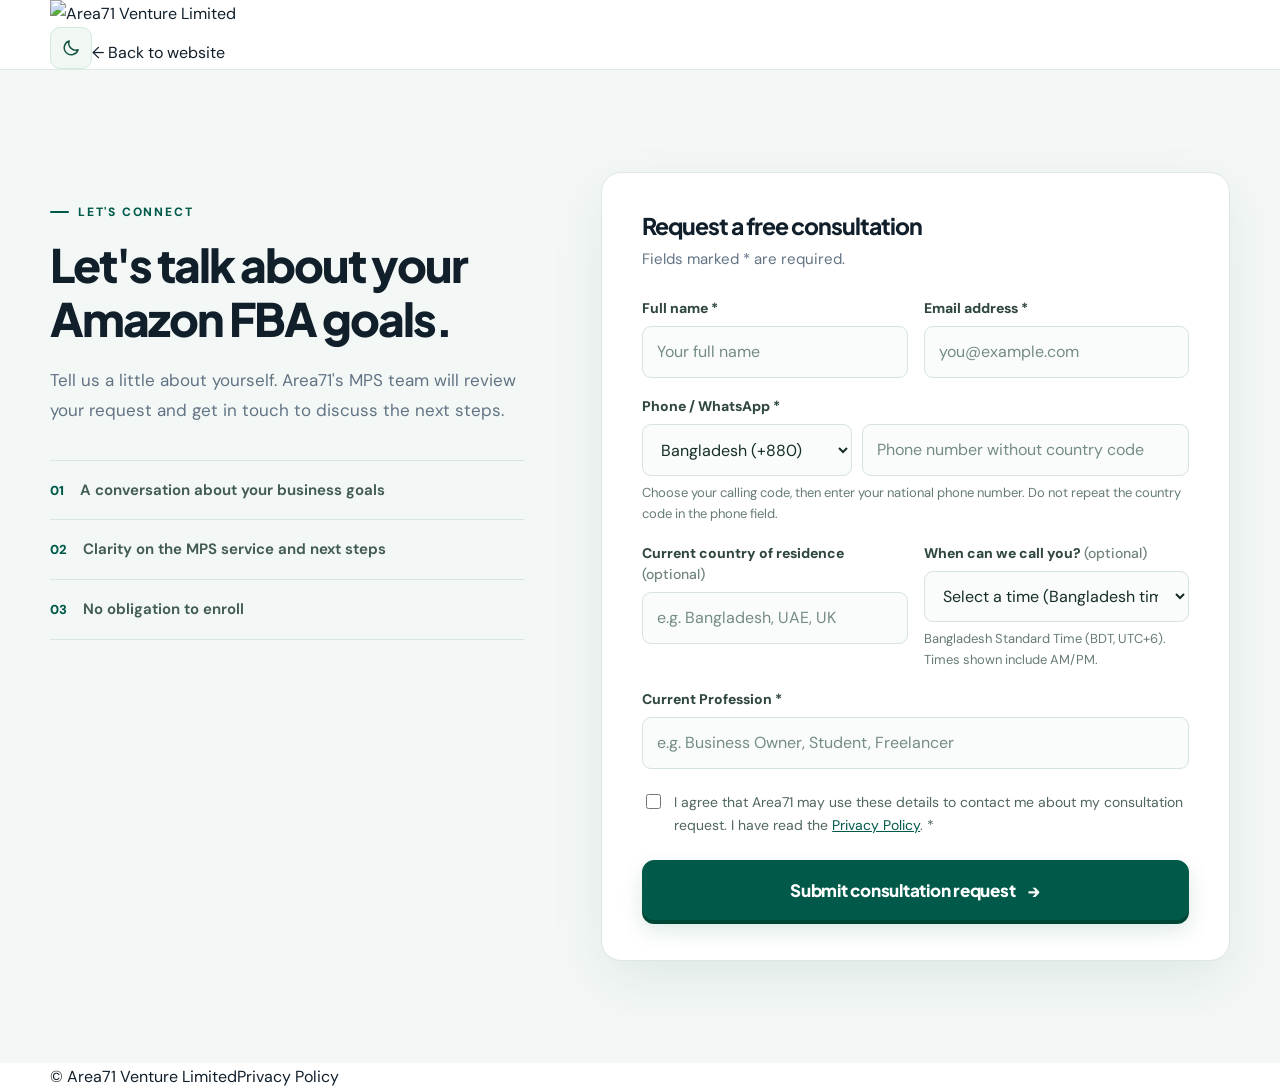
==== consultation/index.html @ 41ca8e86 "Stage 1: add dedicated MPS consultation page" ====
<!doctype html><html lang="en"><head>
<meta charset="utf-8"><meta name="viewport" content="width=device-width, initial-scale=1">
<meta name="theme-color" content="#101c27">
<meta name="robots" content="noindex,follow">
<title>Book a Free MPS Consultation | Area71</title>
<meta name="description" content="Request a free consultation with Area71's MPS team.">
<link rel="canonical" href="https://mps.area71bd.com/consultation/">
<script>
    (function () {
      var theme;
      try { theme = localStorage.getItem("a71-theme"); }
      catch (error) {}

      if (theme !== "dark" && theme !== "light") {
        theme = window.matchMedia &&
          window.matchMedia("(prefers-color-scheme: dark)").matches
            ? "dark" : "light";
      }

      document.documentElement.dataset.theme = theme;
      document.documentElement.style.colorScheme = theme;
    })();
  </script>
<link rel="preconnect" href="https://fonts.googleapis.com">
<link rel="preconnect" href="https://fonts.gstatic.com" crossorigin>
<link href="https://fonts.googleapis.com/css2?family=DM+Sans:wght@400;500;600;700&amp;family=Plus+Jakarta+Sans:wght@400;500;600;700;800&amp;display=swap" rel="stylesheet">
<!-- ========================================
     AREA71 MPS - META PIXEL
======================================== -->

<script>
!function(f,b,e,v,n,t,s)
{if(f.fbq)return;n=f.fbq=function(){
n.callMethod?
n.callMethod.apply(n,arguments):
n.queue.push(arguments)
};
if(!f._fbq)f._fbq=n;
n.push=n;
n.loaded=!0;
n.version='2.0';
n.queue=[];
t=b.createElement(e);
t.async=!0;
t.src=v;
s=b.getElementsByTagName(e)[0];
s.parentNode.insertBefore(t,s)
}(window,document,'script',
'https://connect.facebook.net/en_US/fbevents.js');

fbq('init', '2112411853488877');
fbq('track', 'PageView');
</script>

<!-- End Meta Pixel -->
<link rel="stylesheet" href="/style.css">
<link rel="stylesheet" href="/consultation/funnel.css">
</head><body class="a71-funnel-page a71-funnel-consultation">
<header class="a71-funnel-header"><div class="container a71-funnel-header-inner">
<a href="/" class="a71-funnel-brand" aria-label="Area71 MPS homepage"><img src="https://area71bd.com/wp-content/uploads/2025/12/logo-square-15.png.webp" alt="Area71 Venture Limited" width="164" height="67"></a>
<div class="a71-funnel-header-actions"><button class="theme-toggle" id="theme-toggle" type="button"
              aria-label="Switch to dark mode" aria-pressed="false"
              title="Switch to dark mode">
        <svg class="theme-icon theme-icon-moon" viewBox="0 0 24 24" width="20" height="20"
             fill="none" stroke="currentColor" stroke-width="1.8"
             stroke-linecap="round" stroke-linejoin="round" aria-hidden="true">
          <path d="M20.5 14.2A8.5 8.5 0 0 1 9.8 3.5 8.5 8.5 0 1 0 20.5 14.2Z"/>
        </svg>
        <svg class="theme-icon theme-icon-sun" viewBox="0 0 24 24" width="20" height="20"
             fill="none" stroke="currentColor" stroke-width="1.8"
             stroke-linecap="round" stroke-linejoin="round" aria-hidden="true">
          <circle cx="12" cy="12" r="4"/>
          <path d="M12 2v2m0 16v2M4.93 4.93l1.42 1.42m11.3 11.3 1.42 1.42M2 12h2m16 0h2M4.93 19.07l1.42-1.42m11.3-11.3 1.42-1.42"/>
        </svg>
      </button><a href="/" class="a71-funnel-back">← Back to website</a></div></div></header>
<main id="main"><noscript><p class="a71-funnel-noscript">JavaScript is required to submit this consultation form.</p></noscript>
<section class="section a71-lead-section" id="mps-consultation"
         aria-labelledby="mps-consultation-title">
  <div class="container a71-lead-layout">
    <div class="a71-lead-copy">
      <span class="eyebrow">Let's connect</span>
      <h2 id="mps-consultation-title">Let's talk about your Amazon FBA goals.</h2>
      <p class="sub">Tell us a little about yourself. Area71's MPS team will review your request and get in touch to discuss the next steps.</p>
      <div class="a71-lead-benefits" aria-label="What to expect">
        <p><span aria-hidden="true">01</span> A conversation about your business goals</p>
        <p><span aria-hidden="true">02</span> Clarity on the MPS service and next steps</p>
        <p><span aria-hidden="true">03</span> No obligation to enroll</p>
      </div>
    </div>

    <div class="a71-lead-card">
      <div class="a71-lead-card-head">
        <h3>Request a free consultation</h3>
        <p>Fields marked * are required.</p>
      </div>

      <form id="mps-lead-form" action="/api/lead" method="post">
        <!-- Anti-spam honeypot: hide visually and from keyboard navigation -->
        <div class="a71-lead-trap" aria-hidden="true">
          <label for="a71-lead-website">Leave this blank</label>
          <input id="a71-lead-website" type="text" name="website"
                 tabindex="-1" autocomplete="off">
        </div>

        <div class="a71-lead-fields">
          <div class="a71-lead-field">
            <label for="a71-lead-name">Full name *</label>
            <input id="a71-lead-name" name="fullName" type="text"
                   autocomplete="name" placeholder="Your full name"
                   minlength="2" maxlength="100" required>
          </div>
          <div class="a71-lead-field">
            <label for="a71-lead-email">Email address *</label>
            <input id="a71-lead-email" name="email" type="email"
                   autocomplete="email" placeholder="you@example.com"
                   maxlength="150" required>
          </div>
          <div class="a71-lead-field a71-lead-full">
            <label for="a71-lead-phone">Phone / WhatsApp *</label>
            <div class="a71-lead-phone-row">
              <select id="a71-lead-phone-code" name="phoneCodePreset"
                      autocomplete="tel-country-code" aria-label="Phone country code" required>
                  <option value="+880" selected>Bangladesh (+880)</option>
                  <option value="+1">United States (+1)</option>
                  <option value="+1">Canada (+1)</option>
                  <option value="+44">United Kingdom (+44)</option>
                  <option value="+971">United Arab Emirates (+971)</option>
                  <option value="+966">Saudi Arabia (+966)</option>
                  <option value="+91">India (+91)</option>
                  <option value="+61">Australia (+61)</option>
                  <option value="+64">New Zealand (+64)</option>
                  <option value="+65">Singapore (+65)</option>
                  <option value="+60">Malaysia (+60)</option>
                  <option value="+974">Qatar (+974)</option>
                  <option value="+968">Oman (+968)</option>
                  <option value="+965">Kuwait (+965)</option>
                  <option value="+973">Bahrain (+973)</option>
                  <option value="+92">Pakistan (+92)</option>
                  <option value="+94">Sri Lanka (+94)</option>
                  <option value="+977">Nepal (+977)</option>
                  <option value="+960">Maldives (+960)</option>
                  <option value="+81">Japan (+81)</option>
                  <option value="+82">South Korea (+82)</option>
                  <option value="+86">China (+86)</option>
                  <option value="+852">Hong Kong (+852)</option>
                  <option value="+886">Taiwan (+886)</option>
                  <option value="+66">Thailand (+66)</option>
                  <option value="+62">Indonesia (+62)</option>
                  <option value="+63">Philippines (+63)</option>
                  <option value="+84">Vietnam (+84)</option>
                  <option value="+95">Myanmar (+95)</option>
                  <option value="+855">Cambodia (+855)</option>
                  <option value="+856">Laos (+856)</option>
                  <option value="+976">Mongolia (+976)</option>
                  <option value="+93">Afghanistan (+93)</option>
                  <option value="+998">Uzbekistan (+998)</option>
                  <option value="+49">Germany (+49)</option>
                  <option value="+33">France (+33)</option>
                  <option value="+39">Italy (+39)</option>
                  <option value="+34">Spain (+34)</option>
                  <option value="+31">Netherlands (+31)</option>
                  <option value="+32">Belgium (+32)</option>
                  <option value="+41">Switzerland (+41)</option>
                  <option value="+43">Austria (+43)</option>
                  <option value="+46">Sweden (+46)</option>
                  <option value="+47">Norway (+47)</option>
                  <option value="+45">Denmark (+45)</option>
                  <option value="+358">Finland (+358)</option>
                  <option value="+353">Ireland (+353)</option>
                  <option value="+48">Poland (+48)</option>
                  <option value="+351">Portugal (+351)</option>
                  <option value="+30">Greece (+30)</option>
                  <option value="+90">Türkiye (+90)</option>
                  <option value="+7">Russia (+7)</option>
                  <option value="+380">Ukraine (+380)</option>
                  <option value="+40">Romania (+40)</option>
                  <option value="+420">Czechia (+420)</option>
                  <option value="+20">Egypt (+20)</option>
                  <option value="+27">South Africa (+27)</option>
                  <option value="+234">Nigeria (+234)</option>
                  <option value="+254">Kenya (+254)</option>
                  <option value="+233">Ghana (+233)</option>
                  <option value="+212">Morocco (+212)</option>
                  <option value="+55">Brazil (+55)</option>
                  <option value="+52">Mexico (+52)</option>
                  <option value="+54">Argentina (+54)</option>
                  <option value="+56">Chile (+56)</option>
                  <option value="+57">Colombia (+57)</option>
                  <option value="+51">Peru (+51)</option>
                  <option value="+972">Israel (+972)</option>
                  <option value="+962">Jordan (+962)</option>
                  <option value="+961">Lebanon (+961)</option>
                  <option value="+964">Iraq (+964)</option>
                  <option value="+98">Iran (+98)</option>
                  <option value="other">Other country code...</option>
              </select>
              <input id="a71-lead-phone" name="phone" type="tel"
                     autocomplete="tel-national" inputmode="tel"
                     placeholder="Phone number without country code"
                     minlength="4" maxlength="25" required>
            </div>
            <div class="a71-lead-custom-code" id="a71-lead-custom-code-wrap" hidden>
              <label for="a71-lead-custom-code">Enter country code (e.g. +234)</label>
              <input id="a71-lead-custom-code" name="phoneCodeCustom"
                     type="tel" inputmode="tel" placeholder="+___"
                     maxlength="5" pattern="\+[1-9][0-9]{0,3}"
                     disabled>
            </div>
            <p class="a71-lead-hint">Choose your calling code, then enter your national phone number. Do not repeat the country code in the phone field.</p>
          </div>
          <div class="a71-lead-field">
            <label for="a71-lead-residence">Current country of residence <span class="a71-lead-optional">(optional)</span></label>
            <input id="a71-lead-residence" name="residenceCountry"
                   type="text" autocomplete="country-name" maxlength="80"
                   placeholder="e.g. Bangladesh, UAE, UK">
          </div>
          <div class="a71-lead-field">
            <label for="a71-lead-call-time">When can we call you? <span class="a71-lead-optional">(optional)</span></label>
            <select id="a71-lead-call-time" name="preferredCallTime">
              <option value="">Select a time (Bangladesh time)</option>
              <option value="12:00 AM">12:00 AM</option>
              <option value="12:30 AM">12:30 AM</option>
              <option value="01:00 AM">1:00 AM</option>
              <option value="01:30 AM">1:30 AM</option>
              <option value="02:00 AM">2:00 AM</option>
              <option value="02:30 AM">2:30 AM</option>
              <option value="03:00 AM">3:00 AM</option>
              <option value="03:30 AM">3:30 AM</option>
              <option value="04:00 AM">4:00 AM</option>
              <option value="04:30 AM">4:30 AM</option>
              <option value="05:00 AM">5:00 AM</option>
              <option value="05:30 AM">5:30 AM</option>
              <option value="06:00 AM">6:00 AM</option>
              <option value="06:30 AM">6:30 AM</option>
              <option value="07:00 AM">7:00 AM</option>
              <option value="07:30 AM">7:30 AM</option>
              <option value="08:00 AM">8:00 AM</option>
              <option value="08:30 AM">8:30 AM</option>
              <option value="09:00 AM">9:00 AM</option>
              <option value="09:30 AM">9:30 AM</option>
              <option value="10:00 AM">10:00 AM</option>
              <option value="10:30 AM">10:30 AM</option>
              <option value="11:00 AM">11:00 AM</option>
              <option value="11:30 AM">11:30 AM</option>
              <option value="12:00 PM">12:00 PM</option>
              <option value="12:30 PM">12:30 PM</option>
              <option value="01:00 PM">1:00 PM</option>
              <option value="01:30 PM">1:30 PM</option>
              <option value="02:00 PM">2:00 PM</option>
              <option value="02:30 PM">2:30 PM</option>
              <option value="03:00 PM">3:00 PM</option>
              <option value="03:30 PM">3:30 PM</option>
              <option value="04:00 PM">4:00 PM</option>
              <option value="04:30 PM">4:30 PM</option>
              <option value="05:00 PM">5:00 PM</option>
              <option value="05:30 PM">5:30 PM</option>
              <option value="06:00 PM">6:00 PM</option>
              <option value="06:30 PM">6:30 PM</option>
              <option value="07:00 PM">7:00 PM</option>
              <option value="07:30 PM">7:30 PM</option>
              <option value="08:00 PM">8:00 PM</option>
              <option value="08:30 PM">8:30 PM</option>
              <option value="09:00 PM">9:00 PM</option>
              <option value="09:30 PM">9:30 PM</option>
              <option value="10:00 PM">10:00 PM</option>
              <option value="10:30 PM">10:30 PM</option>
              <option value="11:00 PM">11:00 PM</option>
              <option value="11:30 PM">11:30 PM</option>
            </select>
            <p class="a71-lead-hint">Bangladesh Standard Time (BDT, UTC+6). Times shown include AM/PM.</p>
          </div>

<!-- Current Profession -->
<div class="a71-lead-field a71-lead-full">
  <label for="a71-lead-profession">
    Current Profession *
  </label>

  <input
    type="text"
    id="a71-lead-profession"
    name="profession"
    placeholder="e.g. Business Owner, Student, Freelancer"
    minlength="2"
    maxlength="100"
    required
  >
</div>
         
        </div>

        <label class="a71-lead-consent">
          <input type="checkbox" name="consent" value="yes" required>
          <span>I agree that Area71 may use these details to contact me about my consultation request. I have read the <a href="https://area71academy.com/privacy-policy/" target="_blank" rel="noopener noreferrer">Privacy Policy</a>. *</span>
        </label>

        <button class="btn btn-primary a71-lead-submit" type="submit">
          <span class="a71-lead-submit-text">Submit consultation request</span>
          <span aria-hidden="true">&rarr;</span>
        </button>
        <p id="mps-lead-status" class="a71-lead-status" role="status"
           aria-live="polite" aria-atomic="true"></p>
      </form>
    </div>
  </div>
</section>
</main>
<footer class="a71-funnel-footer"><div class="container a71-funnel-footer-inner"><span>© Area71 Venture Limited</span><a href="https://area71academy.com/privacy-policy/" target="_blank" rel="noopener noreferrer">Privacy Policy</a></div></footer>
<script src="/consultation/theme.js" defer></script>
<script src="/consultation/form.js" defer></script>
</body></html>
---- style.css ----
:root{--ink:#111f2b;--ink-2:#1e3141;--muted:#627384;--line:#dce6e4;--green:#015a49;--green-dark:#004637;--lime:#cbe86c;--mist:#f3f8f6;--white:#fff;--radius:18px;--max:1180px}

    *{box-sizing:border-box}
    html{scroll-behavior:smooth;scroll-padding-top:86px}
    body{margin:0;background:#fff;color:var(--ink);font:400 15px/1.65 'DM Sans',Arial,sans-serif;-webkit-font-smoothing:antialiased}
    a{text-decoration:none;color:inherit}
    button,input,select{font:inherit}
    button{cursor:pointer}
    img{max-width:100%}
    ::selection{background:#c5e5dd;color:var(--ink)}
    .container{width:min(var(--max),calc(100% - 52px));margin:auto}
    .eyebrow{font-size:11px;text-transform:uppercase;letter-spacing:.15em;font-weight:800;color:var(--green);display:inline-flex;align-items:center;gap:9px}
    .eyebrow:before{content:'';width:19px;height:2px;background:currentColor;border-radius:5px}
    .eyebrow.light{color:var(--lime)}
    h1,h2,h3,h4,p{margin-top:0}
    h1,h2,h3,h4{font-family:'Plus Jakarta Sans','DM Sans',sans-serif;letter-spacing:-.043em;line-height:1.16}
    h1{font-size:clamp(37px,5vw,64px);font-weight:800}
    h2{font-size:clamp(31px,3.6vw,46px);font-weight:800}
    h3{font-size:20px;font-weight:750}
    p{color:var(--muted)}
    .sub{font-size:17px;line-height:1.78}
    .dim{font-size:13px;color:var(--muted)}
    .section{padding:102px 0}
    .section-head{max-width:690px;margin-bottom:42px}
    .section-head h2{margin:14px 0 17px}
    .section-head p{margin-bottom:0}
    .btn{border:1px solid transparent;display:inline-flex;align-items:center;justify-content:center;gap:11px;min-height:49px;padding:14px 20px;border-radius:10px;font-size:13px;font-weight:800;transition:transform .2s,background .2s,border-color .2s;white-space:nowrap}
    .btn:hover{transform:translateY(-2px)}
    .btn:focus-visible,a:focus-visible,button:focus-visible,input:focus-visible,select:focus-visible,summary:focus-visible{outline:3px solid #6abca7;outline-offset:3px}
    .btn-primary{background:var(--green);color:white}
    .btn-primary:hover{background:var(--green-dark)}
    .btn-lime{background:var(--lime);color:#10271e}
    .btn-lime:hover{background:#bde15e}
    .btn-ghost{border-color:#496170;color:white;background:rgba(255,255,255,.035)}
    
    .btn-wide{width:100%}.arrow{font-size:19px;line-height:0}
    
    .nav{position:sticky;top:0;z-index:90;background:rgba(255,255,255,.96);border-bottom:1px solid #e8eeeb;backdrop-filter:blur(16px)}
    .nav-in{height:78px;display:flex;align-items:center;justify-content:space-between;gap:25px}
    .brand{display:flex;align-items:center;gap:12px;flex-shrink:0}
    .brand-icon{display:flex;align-items:center;justify-content:center;width:166px;height:64px;flex:0 0 166px;padding:3px 5px;overflow:hidden;border-radius:9px;background:#fff}
    .brand-icon img{position:static;display:block;width:100%;height:100%;max-width:100%;object-fit:contain;object-position:center;transform:none}
    
    .brand-name{font-family:'Plus Jakarta Sans';font-size:20px;line-height:1.03;font-weight:800;letter-spacing:-.05em}
    .brand-caption{display:block;color:#78908d;font-size:9px;font-weight:800;letter-spacing:.14em;margin-top:5px}
    .links{display:flex;align-items:center;gap:25px;margin-left:auto}
    .links a{font-size:12px;color:#536575;font-weight:700}
    .links a:hover{color:var(--green)}
    .nav-cta{margin-left:6px}
    .menu-btn{display:none;border:1px solid #d8e5e1;border-radius:9px;background:white;width:42px;height:42px;font-size:23px;color:var(--ink)}
    .mobile-menu{display:none;border-top:1px solid #e5eded;padding:12px 0 19px}
    .mobile-menu a{display:block;padding:10px 0;color:var(--ink);font-size:13px;font-weight:700}
    .mobile-menu a.btn{position:relative;display:flex;width:100%;align-items:center;justify-content:center;text-align:center;padding:14px 42px;margin-inline:auto}
    .mobile-cta-arrow{position:absolute;right:20px;top:50%;transform:translateY(-50%);font-size:17px;line-height:1}
    .hero{background:var(--ink);color:#fff;padding:94px 0 90px;position:relative;overflow:hidden}.hero:before{content:'';position:absolute;inset:0;background:radial-gradient(ellipse at 76% 17%,rgba(69,155,122,.16),transparent 45%),radial-gradient(ellipse at 10% 95%,rgba(18,92,97,.24),transparent 55%);pointer-events:none}
    .hero:after{content:'';position:absolute;top:-160px;right:-180px;width:560px;height:560px;border:1px solid rgba(136,204,184,.08);border-radius:50%;box-shadow:0 0 0 80px rgba(136,204,184,.018),0 0 0 160px rgba(136,204,184,.018);pointer-events:none}
    .hero-layout{display:grid;grid-template-columns:minmax(0,1.1fr) minmax(360px,.83fr);gap:84px;align-items:center;position:relative;z-index:1}
    .hero h1{max-width:720px;margin:21px 0 24px}
    .hero h1 em{font-style:normal;color:var(--lime)}
    .hero-intro{max-width:590px;color:#b9c7cd;font-size:17px;line-height:1.78;margin-bottom:31px}
    .hero-actions{display:flex;flex-wrap:wrap;gap:12px;margin-bottom:35px}
    .hero-points{display:flex;gap:22px;flex-wrap:wrap;padding-top:22px;border-top:1px solid #38505a}
    .hero-points span{display:inline-flex;align-items:center;gap:8px;font-size:12px;color:#d5e0df;font-weight:650}
    .tick{color:var(--lime);font-weight:900}
    .hero-card{background:#fff;border-radius:20px;padding:32px;color:var(--ink);box-shadow:0 25px 75px rgba(0,0,0,.16);position:relative}.hero-card-top{display:flex;align-items:center;justify-content:space-between;gap:12px;margin-bottom:24px}
    .mini-tag{padding:7px 10px;border-radius:6px;background:#e4f3ec;color:var(--green);font-size:10px;font-weight:850;letter-spacing:.08em;text-transform:uppercase}
    .small-round{height:30px;width:30px;border-radius:50%;background:#eff5f3;display:grid;place-items:center;font-size:16px;color:var(--green)}
    .hero-card h2{font-size:27px;margin:0 0 11px;line-height:1.24}
    .hero-card>p{font-size:13px;margin-bottom:22px}
    .brief-row{display:flex;gap:14px;align-items:flex-start;padding:13px 0;border-top:1px solid #edf1f1}
    .brief-num{font-size:11px;font-weight:850;color:var(--green);background:#e8f2ef;border-radius:7px;width:30px;height:30px;display:grid;place-items:center;flex-shrink:0}
    .brief-text b{display:block;font-size:13px}
    .brief-text small{display:block;color:#70808a;font-size:11px;margin-top:3px;line-height:1.55}
    .hero-card .btn{margin-top:23px}
    .hero-card .privacy{font-size:10px;line-height:1.6;text-align:center;color:#80918e;margin:12px 0 0}
    .hero-card .privacy a{text-decoration:underline}
    
    .trust{border-bottom:1px solid var(--line);background:#f7faf8}
    .trust-grid{display:grid;grid-template-columns:repeat(4,minmax(0,1fr));gap:0}
    .trust-item{padding:25px 21px;border-right:1px solid #dfe8e3}
    .trust-item:first-child{padding-left:0}
    .trust-item:last-child{border-right:0}
    .trust-item .big{font-size:18px;font-weight:850;letter-spacing:-.03em;font-family:'Plus Jakarta Sans';color:#174d3e}
    .trust-item .sm{font-size:11px;margin-top:3px;font-weight:650;color:#738581;line-height:1.55}
 
    .two-col-intro{display:grid;grid-template-columns:.8fr 1.2fr;gap:100px;align-items:start}
    .two-col-intro .section-head{margin:0}
    .two-col-intro .section-head h2{max-width:400px}
    .value-statement{background:#f4f9f6;padding:27px 29px;border-radius:15px;border-left:3px solid var(--green);margin-bottom:24px}
    .value-statement p{font-size:17px;line-height:1.76;color:#2c4e48;margin:0}
    .owner-work{display:grid;grid-template-columns:1fr 1fr;gap:15px}
    .owner-block{border:1px solid var(--line);padding:22px;border-radius:14px}
    .owner-block .icon-circle{width:38px;height:38px;background:#e9f3ef;border-radius:10px;color:var(--green);display:grid;place-items:center;font-size:19px}
    .owner-block h3{font-size:15px;margin:17px 0 9px}
    .owner-block p{font-size:12px;line-height:1.7;margin:0}

    .services{background:var(--mist)}
    .services-grid{display:grid;grid-template-columns:repeat(3,1fr);gap:16px}
    .service{background:#fff;border:1px solid #e1eae5;border-radius:15px;padding:29px;min-height:225px;box-shadow:0 4px 20px rgba(12,69,50,.025)}
    .service-number{color:#b2c2bc;font-family:'Plus Jakarta Sans';font-size:12px;font-weight:800;display:flex;align-items:center;justify-content:space-between}
    .service-number span:last-child{font-size:23px;color:var(--green);line-height:1}
    .service h3{margin:23px 0 11px;font-size:17px}
    .service p{font-size:12px;line-height:1.75;margin:0}
    .service-cta{padding-top:30px;display:flex;gap:20px;justify-content:space-between;align-items:center}
    .service-cta p{font-size:13px;margin:0;max-width:670px}

    .compare{display:grid;grid-template-columns:1fr 1fr;gap:24px;margin-top:42px}
    .compare-card{border:1px solid #e1e7e6;border-radius:16px;padding:31px;background:#fff}
    .compare-card.positive{background:#0f332e;color:white;border-color:#0f332e}
    .compare-card h3{font-size:19px}
    .calc{background:#f7faf8}
    .calc-grid{display:grid;grid-template-columns:1.1fr .9fr;background:white;border:1px solid #deebe5;overflow:hidden;border-radius:18px;box-shadow:0 18px 55px rgba(22,68,52,.06)}
    .calc-inputs{padding:34px 37px}
    .calc-inputs-head{display:flex;align-items:center;justify-content:space-between;gap:12px;margin-bottom:25px;padding-bottom:20px;border-bottom:1px solid #e8f0ec}
    .calc-inputs-head h3{margin:0;font-size:17px}.calc-head-note{font-size:10px;color:var(--green);font-weight:800;background:#e9f5ed;padding:5px 8px;border-radius:5px}

    .field-grid{display:grid;grid-template-columns:1fr 1fr;gap:20px}
    .field{display:block}
    .field label{display:block;font-size:11px;font-weight:800;color:#50665e;margin-bottom:6px}
    .input-wrap{display:flex;align-items:center;border:1px solid #d9e4df;border-radius:9px;overflow:hidden;background:#fafdfb}
    .input-wrap>span{padding-left:12px;color:#779086;font-weight:750;font-size:12px}
    .input-wrap input{appearance:textfield;width:100%;padding:12px 12px 12px 8px;border:0;outline:none;background:transparent;font-family:'Plus Jakarta Sans';font-size:14px;font-weight:800;color:#163e32;min-width:0}
    .input-wrap input:focus{box-shadow:inset 0 0 0 2px #6abca7}
    .input-wrap input::-webkit-inner-spin-button,.input-wrap input::-webkit-outer-spin-button{-webkit-appearance:none;margin:0}
    .calc-tip{font-size:11px;line-height:1.6;margin:20px 0 0}
    .calc-results{padding:38px 34px;background:#102821;color:white;display:flex;flex-direction:column}
    .calc-results .eyebrow{color:#bbdfbe}
    .calc-results h3{font-size:22px;margin:14px 0 6px}
    .calc-results .lead{color:#adc8bd;font-size:12px}
    .result-num{font:800 clamp(31px,3.5vw,47px)/1.1 'Plus Jakarta Sans';color:var(--lime);letter-spacing:-.05em;margin-top:18px;overflow-wrap:anywhere}
    .result-num.negative{color:#ffb4ab}
    .result-sub{color:#d4e3dd;font-size:12px;margin-top:8px}
    .result-lines{border-top:1px solid #3b5449;margin:27px 0 0}
    .result-line{display:flex;justify-content:space-between;gap:16px;align-items:center;padding:12px 0;border-bottom:1px solid #324b41;font-size:12px;color:#b7cdc3}
    .result-line b{font-size:13px;color:white;font-family:'Plus Jakarta Sans'}
    .stackbar{height:10px;border-radius:20px;display:flex;overflow:hidden;background:#57716c;margin-top:23px}
    .stackbar .cost{background:#719b90;transition:width .25s}
    .stackbar .contrib{background:var(--lime);transition:width .25s}
    .legend{display:flex;align-items:center;gap:20px;flex-wrap:wrap;font-size:10px;color:#c2d4cb;margin-top:9px}
    .legend span{display:inline-flex;align-items:center;gap:6px}
    .dot{width:8px;height:8px;background:#719b90;border-radius:2px}
    .dot.contribution{background:var(--lime)}
    .calc-results .btn{margin-top:auto}
    .calc-results .disclaimer{font-size:10px;color:#a6bfb3;margin:15px 0 22px;line-height:1.6}
    .notice{margin:17px 0 0;font-size:11px;color:#677b6f;line-height:1.7;padding:12px 14px;border-left:2px solid #9dc1ae;background:#edf5ef}

    .roadmap{position:relative}
    .roadmap-grid{display:grid;grid-template-columns:repeat(4,1fr);gap:16px;position:relative}
    .roadmap-grid:before{content:'';position:absolute;top:25px;left:8%;right:8%;height:1px;background:#b8d0c5}
    .roadmap-step{position:relative}.step-no{width:50px;height:50px;border-radius:50%;display:grid;place-items:center;font-weight:850;font-size:13px;background:#eaf5ef;color:var(--green);border:1px solid #cde1d5;position:relative;z-index:2}
    .roadmap-step h3{font-size:17px;margin:27px 0 10px}
    .roadmap-step p{font-size:12px;line-height:1.78;margin:0;max-width:240px}
    .owner-banner{display:flex;align-items:center;justify-content:space-between;gap:30px;padding:34px 38px;background:#102d28;color:white;border-radius:15px;margin-top:54px}
    .owner-banner h3{margin:0 0 8px;font-size:19px}
    .owner-banner p{margin:0;color:#adc7bb;font-size:12px;max-width:640px}
    .owner-banner .btn{flex-shrink:0}

    .faq{background:#f4f8f6}
    .faq-layout{display:grid;grid-template-columns:1fr 1.3fr;gap:95px}
    .faq-layout .section-head{margin-bottom:0}
    .faq-list details{border-bottom:1px solid #d7e5df;padding:0 0 0}
    .faq-list details:first-child{border-top:1px solid #d7e5df}
    .faq-list summary{list-style:none;cursor:pointer;display:flex;justify-content:space-between;align-items:center;gap:20px;padding:19px 0;font-weight:800;font-size:14px;line-height:1.5}
    .faq-list summary::-webkit-details-marker{display:none}
    .faq-list summary:after{content:'+';font-size:22px;color:var(--green);font-weight:400}
    .faq-list details[open] summary:after{content:'−'}
    .faq-list details p{font-size:13px;line-height:1.8;margin:0 0 21px;max-width:650px}
    .final-cta{background:#0e251f;color:white;padding:86px 0;text-align:center;position:relative;overflow:hidden}
    .final-cta:before{content:'';width:650px;height:650px;border:1px solid #275241;border-radius:50%;position:absolute;top:-460px;left:calc(50% - 325px);opacity:.55}
    .final-cta .container{position:relative;z-index:1;max-width:760px}
    .final-cta h2{margin:14px 0 19px}
    .final-cta p{color:#b3c8be;font-size:15px;margin-bottom:29px}
    .final-cta .btn{min-width:240px}
    .final-cta small{display:block;color:#91afa2;margin-top:14px;font-size:11px}
    
    .compare-card ul{padding:0;list-style:none;margin:20px 0 0}
    .compare-card li{display:flex;gap:12px;align-items:start;padding:12px 0;font-size:13px;border-top:1px solid rgba(108,129,123,.23)}
    .compare-card .marker{width:21px;height:21px;background:#e5f0ec;border-radius:50%;display:grid;place-items:center;color:var(--green);font-size:11px;font-weight:850;flex-shrink:0}
    .compare-card.positive .marker{background:var(--lime);color:#083a2d}
    .compare-card.positive li{border-color:#345851;color:#d8e5e0}
    
    /* Area71's provided artwork: display the whole image without cropping. */
    .area71-feature{background:#f7faf8;border-top:1px solid #e5eee8;border-bottom:1px solid #e5eee8}
    .area71-feature .feature-head{max-width:780px;margin:0 auto 36px;text-align:center}
    .area71-feature .feature-head .eyebrow:before{display:none}
    .area71-feature .feature-head h2{margin-bottom:0}
    .feature-card{padding:12px;border:1px solid #deebe5;border-radius:22px;background:#fff;box-shadow:0 20px 52px rgba(12,61,45,.09);overflow:hidden}
    .feature-card img{display:block;width:100%;height:auto;max-width:100%;object-fit:contain;object-position:center;border-radius:13px}



/* ============================================
   AREA71 MODERN DARK FOOTER
   Responsive: Desktop | Tablet | Mobile
============================================ */

.a71-footer {
  --footer-bg: #0d201d;
  --footer-dark: #091914;
  --footer-border: #30463e;
  --footer-heading: #ffffff;
  --footer-text: #b6cec1;
  --footer-muted: #a8c0b5;
  --footer-accent: #64d4a0;
  --footer-button: #047857;

  width: 100%;
  background: var(--footer-bg);
  color: #e9f4ed;
  font-family: 'DM Sans', Arial, sans-serif;
  font-size: 14px;
  line-height: 1.65;
}

.a71-footer,
.a71-footer * {
  box-sizing: border-box;
}

.a71-footer a {
  text-decoration: none;
}

.a71-footer a:focus-visible {
  outline: 2px solid var(--footer-accent);
  outline-offset: 4px;
  border-radius: 4px;
}

/* MAIN CONTAINER */

.a71-footer-container {
  width: 100%;
  max-width: 1200px;
  margin: 0 auto;
  padding: 0 30px;
}

/* THREE COLUMN GRID */

.a71-footer-grid {
  display: grid;

  grid-template-columns:
    minmax(0, 1.35fr)
    minmax(0, 1.2fr)
    minmax(0, 1fr);

  gap: clamp(22px, 3.5vw, 48px);
  align-items: start;

  padding: 46px 0;
}

/* ============================================
   COLUMN 1 - BRAND
============================================ */

.a71-footer-logo {
  width: 158px;
  height: 61px;
  background: #ffffff;
  padding: 7px 10px;
  border-radius: 8px;

  display: inline-flex;
  align-items: center;
  justify-content: center;
}

.a71-footer-logo img {
  display: block;
  width: 100%;
  height: 100%;
  object-fit: contain;
}

.a71-footer-tagline {
  font-size: clamp(18px, 1.6vw, 21px);
  font-weight: 800;
  line-height: 1.35;
  letter-spacing: -0.04em;

  color: var(--footer-heading);

  margin: 21px 0 0;
}

.a71-footer-description {
  max-width: 340px;

  margin: 14px 0 0;

  font-size: 13px;
  font-weight: 400;
  line-height: 1.85;

  color: var(--footer-muted);
}

/* ============================================
   SHARED COLUMN HEADINGS
============================================ */

.a71-footer-heading {
  font-size: 14px;
  font-weight: 800;
  line-height: 1.4;
  color: var(--footer-heading);

  margin: 5px 0 18px;
}

/* ============================================
   COLUMN 2 - FOLLOW US & LINKS
============================================ */

.a71-footer-socials {
  display: flex;
  align-items: center;
  flex-wrap: wrap;
  gap: 10px;
}

.a71-footer-social-btn {
  width: 40px;
  height: 40px;

  display: inline-flex;
  align-items: center;
  justify-content: center;

  flex-shrink: 0;

  background: #19372e;
  border: 1px solid #385649;
  border-radius: 8px;

  color: #ffffff;

  transition:
    background-color 0.2s ease,
    border-color 0.2s ease,
    transform 0.2s ease;
}

.a71-footer-social-btn svg {
  width: 20px;
  height: 20px;
  display: block;
}

.a71-footer-social-btn:hover {
  background: #25503e;
  border-color: var(--footer-accent);
  transform: translateY(-2px);
}

/* WEBSITE NAVIGATION */

.a71-footer-links {
  display: flex;
  flex-direction: column;
  align-items: flex-start;

  gap: 15px;
  margin-top: 30px;
}

.a71-footer-links a {
  display: block;
  max-width: 100%;

  color: var(--footer-text);
  font-size: 13px;
  font-weight: 400;
  line-height: 1.55;

  overflow-wrap: break-word;

  transition: color 0.2s ease;
}

.a71-footer-links strong {
  color: #f0faf3;
  font-weight: 700;
}

.a71-footer-pipe {
  color: #66d5a0;
  font-weight: 700;
  margin: 0 4px;
}

.a71-footer-links a:hover,
.a71-footer-links a:hover strong {
  color: var(--footer-accent);
}

/* ============================================
   COLUMN 3 - CONTACT
============================================ */

.a71-footer-contact-list {
  display: flex;
  flex-direction: column;
  gap: 16px;
}

.a71-footer-contact-item {
  display: flex;
  align-items: flex-start;
  gap: 11px;

  min-width: 0;

  color: var(--footer-text);
  font-size: 13px;
  line-height: 1.6;

  overflow-wrap: anywhere;

  transition: color 0.2s ease;
}

.a71-footer-contact-item svg {
  width: 16px;
  height: 16px;

  flex-shrink: 0;

  margin-top: 2px;
  color: var(--footer-accent);
}

a.a71-footer-contact-item:hover {
  color: #ffffff;
}

/* CONSULTATION BUTTON */

.a71-footer-consultation {
  display: inline-flex;
  align-items: center;
  justify-content: center;
  gap: 9px;

  width: max-content;
  max-width: 100%;
  min-height: 44px;

  margin-top: 24px;
  padding: 13px 15px;

  background: var(--footer-button);
  color: #ffffff !important;

  border-radius: 7px;

  font-size: 12px;
  font-weight: 750;
  line-height: 1.4;
  text-align: center;

  transition:
    background-color 0.2s ease,
    transform 0.2s ease;
}

.a71-footer-consultation:hover {
  background: #046b4b;
  transform: translateY(-2px);
}

/* ============================================
   COPYRIGHT BAR
============================================ */

.a71-footer-bottom {
  background: var(--footer-dark);
  border-top: 1px solid var(--footer-border);
}

.a71-footer-bottom-inner {
  max-width: 1200px;
  margin: 0 auto;
  padding: 18px 30px;

  display: flex;
  align-items: center;
  justify-content: space-between;
  flex-wrap: wrap;
  gap: 12px;

  font-size: 11px;
  line-height: 1.5;
  color: #9aafa5;
}

/* ============================================
   TABLETS (700px - 1023px)
   Two columns, brand spans full width
============================================ */

@media (min-width: 700px) and (max-width: 1023px) {

  .a71-footer-grid {
    grid-template-columns: repeat(2, minmax(0, 1fr));
    column-gap: 45px;
    row-gap: 36px;

    padding: 40px 0;
  }

  .a71-footer-brand {
    grid-column: 1 / -1;
  }

  .a71-footer-description {
    max-width: 500px;
  }

  .a71-footer-tagline {
    font-size: 21px;
  }

}

/* ============================================
   MOBILE DEVICES (Up to 699px)
   Single-column layout
============================================ */

@media (max-width: 699px) {

  .a71-footer-container {
    padding: 0 22px;
  }

  .a71-footer-grid {
    grid-template-columns: minmax(0, 1fr);
    gap: 34px;

    padding: 34px 0;
  }

  .a71-footer-brand {
    grid-column: auto;
  }

  .a71-footer-tagline {
    font-size: 20px;
  }

  .a71-footer-description {
    max-width: 100%;
    font-size: 13px;
  }

  .a71-footer-heading {
    font-size: 15px;
    margin-bottom: 17px;
  }

  .a71-footer-links {
    margin-top: 26px;
    gap: 15px;
  }

  .a71-footer-links a {
    font-size: 13px;
  }

  .a71-footer-contact-item {
    font-size: 13px;
  }

  .a71-footer-consultation {
    display: flex;
    width: 100%;
    max-width: 360px;
    padding: 14px 16px;
    font-size: 13px;
  }

  .a71-footer-bottom-inner {
    padding: 19px 22px;
    flex-direction: column;
    align-items: flex-start;
    gap: 8px;
  }

}

/* ============================================
   EXTRA SMALL MOBILE (Up to 359px)
============================================ */

@media (max-width: 359px) {

  .a71-footer-container {
    padding: 0 17px;
  }

  .a71-footer-grid {
    gap: 29px;
  }

  .a71-footer-tagline {
    font-size: 18px;
  }

  .a71-footer-logo {
    width: 150px;
    height: 58px;
  }

  .a71-footer-bottom-inner {
    padding: 17px;
  }

}

/* ============================================
   REDUCED MOTION ACCESSIBILITY
============================================ */

@media (prefers-reduced-motion: reduce) {

  .a71-footer-social-btn,
  .a71-footer-links a,
  .a71-footer-consultation {
    transition: none;
  }

  .a71-footer-social-btn:hover,
  .a71-footer-consultation:hover {
    transform: none;
  }

}


/* ============================================
   HAMBURGER MENU
============================================ */


@media (min-width: 821px) and (max-width: 960px) {
  .nav .links,
  .nav .nav-cta {
    display: none;
  }

  .nav .menu-btn {
    display: block;
    margin-left: auto;
  }

  .nav .mobile-menu.open {
    display: block;
  }
}

/* ============================================
   Improve text readability
============================================ */

.trust-item .sm {
  color: #53655e;
}

.service-number {
  color: #576b63;
}

.hero-card .privacy {
  color: #586c68;
}

.brief-text small {
  color: #52636b;
}


/* ============================================
   AREA71 YOUTUBE VIDEO SHOWCASE
============================================ */

.a71-videos {
  background: #ffffff;
  border-bottom: 1px solid #e5eee8;
}

/* Section heading */
.a71-videos-head {
  max-width: 760px;
  margin: 0 auto 44px;
  text-align: center;
}

.a71-videos-head .eyebrow::before {
  display: none;
}

.a71-videos-head h2 {
  margin: 15px 0 18px;
}

.a71-videos-head p {
  max-width: 640px;
  margin: 0 auto;
}

/* Desktop: 4 columns */
.a71-video-grid {
  display: grid;
  grid-template-columns: repeat(4, minmax(0, 1fr));
  gap: 20px;
}

/* Individual video card */
.a71-video-card {
  min-width: 0;
  background: #ffffff;
  border: 1px solid #deebe5;
  border-radius: 16px;
  overflow: hidden;
  box-shadow: 0 8px 26px rgba(12, 61, 45, 0.05);
  transition:
    transform 0.25s ease,
    box-shadow 0.25s ease,
    border-color 0.25s ease;
}

.a71-video-card.is-ready:hover {
  transform: translateY(-4px);
  border-color: #b6d4c8;
  box-shadow: 0 16px 38px rgba(12, 61, 45, 0.12);
}

/* 16:9 responsive media area */
.a71-video-frame {
  position: relative;
  width: 100%;
  aspect-ratio: 16 / 9;
  overflow: hidden;
  background:
    radial-gradient(
      circle at 70% 25%,
      rgba(106, 188, 167, 0.18),
      transparent 55%
    ),
    #102c25;
}

/* Video thumbnail button */
.a71-video-trigger {
  position: relative;
  display: block;
  width: 100%;
  height: 100%;
  padding: 0;
  margin: 0;
  border: 0;
  background: transparent;
  cursor: pointer;
}

.a71-video-trigger:disabled {
  cursor: default;
  opacity: 1;
}

/* YouTube thumbnail */
.a71-video-poster {
  display: none;
  width: 100%;
  height: 100%;
  object-fit: cover;
}

.a71-video-card.is-ready .a71-video-poster {
  display: block;
}

/* Placeholder when no URL is added */
.a71-video-empty {
  position: absolute;
  inset: 0;
  display: flex;
  align-items: center;
  justify-content: center;
  padding: 18px;
  text-align: center;
  color: #c9ded3;
  font-size: 12px;
  font-weight: 700;
  letter-spacing: 0.02em;
}

.a71-video-card.is-ready .a71-video-empty {
  display: none;
}

/* Play icon */
.a71-video-play {
  display: none;
  position: absolute;
  top: 50%;
  left: 50%;
  width: 56px;
  height: 56px;
  border-radius: 50%;
  background: var(--green);
  box-shadow: 0 8px 24px rgba(0, 0, 0, 0.3);
  transform: translate(-50%, -50%);
  transition:
    transform 0.2s ease,
    background 0.2s ease;
}

.a71-video-play::before {
  content: "";
  position: absolute;
  top: 50%;
  left: 52%;
  transform: translate(-50%, -50%);
  border-top: 10px solid transparent;
  border-bottom: 10px solid transparent;
  border-left: 16px solid #ffffff;
}

.a71-video-card.is-ready .a71-video-play {
  display: block;
}

.a71-video-trigger:hover .a71-video-play {
  transform: translate(-50%, -50%) scale(1.1);
  background: var(--green-dark);
}

/* Embedded YouTube player */
.a71-video-frame iframe {
  position: absolute;
  inset: 0;
  display: block;
  width: 100%;
  height: 100%;
  border: 0;
}

/* Text under video */
.a71-video-details {
  padding: 18px 18px 22px;
}

.a71-video-number {
  display: block;
  color: var(--green);
  font-size: 10px;
  font-weight: 800;
  letter-spacing: 0.12em;
}

.a71-video-details h3 {
  margin: 9px 0 0;
  color: var(--ink);
  font-family: "Plus Jakarta Sans", sans-serif;
  font-size: 16px;
  font-weight: 750;
  line-height: 1.45;
  letter-spacing: -0.02em;
}

/* Tablet: 2 columns */
@media (max-width: 1000px) {
  .a71-video-grid {
    grid-template-columns: repeat(2, minmax(0, 1fr));
    gap: 18px;
  }
}

/* Mobile: 1 column */
@media (max-width: 560px) {
  .a71-videos-head {
    margin-bottom: 30px;
  }

  .a71-video-grid {
    grid-template-columns: 1fr;
    gap: 18px;
  }

  .a71-video-card {
    border-radius: 14px;
  }

  .a71-video-details {
    padding: 16px 18px 19px;
  }

  .a71-video-details h3 {
    font-size: 15px;
  }
}

/* Reduced motion support */
@media (prefers-reduced-motion: reduce) {
  .a71-video-card,
  .a71-video-play {
    transition: none;
  }

  .a71-video-card.is-ready:hover {
    transform: none;
  }
}



/* ============================================
   CASE STUDIES NAVIGATION
============================================ */

/* Keep video heading visible below sticky navbar */
#area71-videos {
  scroll-margin-top: 90px;
}

/* Case Studies link */
.nav a[href="#area71-videos"] {
  transition: color 0.2s ease;
}

/* Highlight when video section is active */
.nav a[href="#area71-videos"][aria-current="location"] {
  color: var(--green);
  font-weight: 800;
}

/* Accommodate extra navbar item on smaller desktops */
@media (min-width: 961px) and (max-width: 1180px) {
  .nav .nav-in {
    gap: 14px;
  }

  .nav .links {
    gap: 12px;
  }

  .nav .links a {
    font-size: 11px;
  }

  .nav .nav-cta {
    margin-left: 0;
    padding-left: 12px;
    padding-right: 12px;
  }
}

/* Reduced motion */
@media (prefers-reduced-motion: reduce) {
  .nav a[href="#area71-videos"] {
    transition: none;
  }
}






    @media(max-width:540px){.area71-feature .feature-head{margin-bottom:23px}.feature-card{padding:6px;border-radius:14px}.feature-card img{border-radius:9px}}
    @media(max-width:1050px){.links{gap:15px}.links a{font-size:11px}.hero-layout{gap:36px;grid-template-columns:1.1fr .9fr}.hero h1{font-size:45px}.two-col-intro{gap:55px}.faq-layout{gap:55px}}
    @media(max-width:820px){.nav-in{height:70px}.links,.nav-cta{display:none}.menu-btn{display:block;margin-left:auto}.mobile-menu.open{display:block}.hero{padding:70px 0}.hero-layout{grid-template-columns:1fr;gap:45px}.hero h1{max-width:740px;font-size:clamp(38px,7vw,60px)}.hero-card{max-width:620px}.trust-grid{grid-template-columns:repeat(2,1fr)}.trust-item{border-bottom:1px solid #dfe8e3}.trust-item:nth-child(2){border-right:0}.trust-item:nth-child(3),.trust-item:nth-child(4){border-bottom:0}.trust-item:nth-child(3){padding-left:0}.two-col-intro,.faq-layout{grid-template-columns:1fr;gap:35px}.services-grid{grid-template-columns:repeat(2,1fr)}
    .roadmap-grid{grid-template-columns:repeat(2,1fr);gap:35px}
    .roadmap-grid:before{display:none}.calc-grid{grid-template-columns:1fr}.calc-results .btn{margin-top:0}
    .section{padding:75px 0}}

    @media(max-width:540px){.container{width:min(var(--max),calc(100% - 34px))}
    
    .hero{padding:59px 0 58px}.hero h1{font-size:38px}
    .hero-intro{font-size:15px}
    .hero-actions{display:flex;flex-direction:column}
    .hero-actions .btn{width:100%}
    .hero-points{gap:14px 18px}
    .hero-card{padding:24px}
    .hero-card h2{font-size:24px}
    .trust-item{padding:19px 12px}
    .trust-item .big{font-size:15px}
    .trust-item .sm{font-size:10px}
    .section{padding:63px 0}
    .section-head{margin-bottom:30px}
    .section-head h2{font-size:31px}.sub{font-size:15px}.owner-work,.services-grid,.compare{grid-template-columns:1fr}.service{min-height:0;padding:24px}.service-cta{display:block}.service-cta .btn{width:100%;margin-top:20px}.calc-inputs,.calc-results{padding:28px 20px}.field-grid{gap:14px}.field label{font-size:10px}.calc-head-note{display:none}.calc-inputs-head h3{font-size:15px}.roadmap-grid{grid-template-columns:1fr;gap:25px}.roadmap-step{display:grid;grid-template-columns:50px 1fr;column-gap:18px;align-items:start}.roadmap-step h3{margin:2px 0 7px}.roadmap-step p{grid-column:2;max-width:none}.owner-banner{display:block;padding:27px}.owner-banner .btn{width:100%;margin-top:18px}.footer-top,.footer-bottom{display:block}.footer-links{margin-top:25px}.footer-bottom .disclosure{margin-top:10px}}
    @media(prefers-reduced-motion:reduce){*,*:before,*:after{scroll-behavior:auto!important;transition:none!important}}

/* ==========================================================
   AREA71 MPS - THEME TOGGLE AND DARK MODE
   Existing light mode remains unchanged.
========================================================== */
.theme-toggle {
  display: inline-flex;
  align-items: center;
  justify-content: center;
  flex: 0 0 42px;
  width: 42px;
  height: 42px;
  padding: 0;
  color: #185644;
  background: #f1f8f4;
  border: 1px solid #d4e8dc;
  border-radius: 10px;
  cursor: pointer;
  transition: background-color .2s, border-color .2s, color .2s;
}
.theme-toggle:hover { background: #e3f2e9; border-color: #a5cbb7; }
.theme-toggle .theme-icon { display: block; width: 20px; height: 20px; }
.theme-toggle .theme-icon-sun { display: none; }

@media (min-width: 961px) and (max-width: 1199px) {
  .nav .nav-in { gap: 10px; }
  .nav .brand-icon { width: 148px; flex-basis: 148px; }
  .nav .links { gap: 10px; }
  .nav .links a { font-size: 10.5px; }
  .nav .nav-cta { margin-left: 0; padding-inline: 12px; font-size: 11px; }
}
@media (max-width: 960px) {
  .nav .nav-in { gap: 10px; }
  .nav .theme-toggle { margin-left: auto; }
  .nav .menu-btn { margin-left: 0; }
}

:root[data-theme="dark"] {
  color-scheme: dark;
  /* Based on the original hero background (#111f2b) */
  --ink: #eef4f8;
  --ink-2: #d3e0e8;
  --muted: #b5c4d0;
  --line: #344b5b;
  --green: #9dc4c9;
  --green-dark: #87abb0;
  --mist: #162635;

  --a71-dark-bg: #111f2b;
  --a71-dark-alt: #172938;
  --a71-dark-card: #1e3141;
  --a71-dark-input: #152634;
  --a71-dark-border: #354c5e;
}

:root[data-theme="dark"] body {
  background: var(--a71-dark-bg);
  color: var(--ink);
}

:root[data-theme="dark"] .theme-toggle .theme-icon-moon { display: none; }
:root[data-theme="dark"] .theme-toggle .theme-icon-sun { display: block; }
:root[data-theme="dark"] .theme-toggle {
  background: #233747;
  border-color: #3d5769;
  color: #e8f1f5;
}
:root[data-theme="dark"] .theme-toggle:hover {
  background: #2d4659;
  border-color: #708c9c;
}

/* Header/nav: same navy as the original hero */
:root[data-theme="dark"] .nav {
  background: rgba(17, 31, 43, .97);
  border-bottom-color: var(--a71-dark-border);
}
:root[data-theme="dark"] .nav .links a,
:root[data-theme="dark"] .mobile-menu a { color: #d2e0e8; }
:root[data-theme="dark"] .nav .links a:hover,
:root[data-theme="dark"] .nav a[href="#area71-videos"][aria-current="location"] {
  color: #b4d3d3;
}
:root[data-theme="dark"] .mobile-menu { border-top-color: var(--a71-dark-border); }
:root[data-theme="dark"] .menu-btn {
  background: #233747;
  color: #e8f1f5;
  border-color: #3d5769;
}

/* Preserve original logo and use green only for actionable CTAs */
:root[data-theme="dark"] .brand-icon { background: #ffffff; }
:root[data-theme="dark"] .btn-primary {
  background: #0b765c;
  border-color: #208c70;
  color: #ffffff;
}
:root[data-theme="dark"] .btn-primary:hover { background: #0b8869; }
:root[data-theme="dark"] .nav .mobile-menu a.btn { color: #ffffff; }

/* Hero and consultation card */
:root[data-theme="dark"] .hero {
  background: var(--a71-dark-bg);
  color: #ffffff;
}
:root[data-theme="dark"] .hero-card {
  background: var(--a71-dark-card);
  border: 1px solid var(--a71-dark-border);
  color: var(--ink);
}
:root[data-theme="dark"] .mini-tag,
:root[data-theme="dark"] .brief-num,
:root[data-theme="dark"] .small-round,
:root[data-theme="dark"] .owner-block .icon-circle {
  background: #2a4356;
  color: #d7e8f0;
}
:root[data-theme="dark"] .brief-row { border-top-color: var(--a71-dark-border); }
:root[data-theme="dark"] .brief-text small,
:root[data-theme="dark"] .hero-card .privacy { color: #b8c9d4; }

/* Trust and About section */
:root[data-theme="dark"] .trust {
  background: var(--a71-dark-alt);
  border-bottom-color: var(--line);
}
:root[data-theme="dark"] .trust-item { border-color: var(--line); }
:root[data-theme="dark"] .trust-item .big { color: #e1ebf2; }
:root[data-theme="dark"] .trust-item .sm { color: #b5c5d0; }
:root[data-theme="dark"] .value-statement {
  background: #253b4b;
  border-left-color: #8eb5bc;
}
:root[data-theme="dark"] .value-statement p { color: #d7e2e9; }
:root[data-theme="dark"] .owner-block {
  background: var(--a71-dark-alt);
  border-color: var(--a71-dark-border);
}

/* Service cards, calculator and FAQs */
:root[data-theme="dark"] .services,
:root[data-theme="dark"] .calc,
:root[data-theme="dark"] .faq {
  background: var(--a71-dark-alt);
}
:root[data-theme="dark"] .service,
:root[data-theme="dark"] .compare-card:not(.positive),
:root[data-theme="dark"] .calc-grid,
:root[data-theme="dark"] .feature-card,
:root[data-theme="dark"] .a71-video-card {
  background: var(--a71-dark-card);
  border-color: var(--a71-dark-border);
  box-shadow: 0 12px 32px rgba(0, 0, 0, .16);
}
:root[data-theme="dark"] .service-number { color: #b2c3ce; }
:root[data-theme="dark"] .compare-card .marker {
  background: #2a4356;
  color: #d7e8f0;
}
:root[data-theme="dark"] .compare-card.positive {
  background: #193043;
  border-color: #38556a;
}
:root[data-theme="dark"] .compare-card.positive .marker {
  background: var(--lime);
  color: #083a2d;
}

/* Business calculator */
:root[data-theme="dark"] .calc-inputs-head { border-bottom-color: var(--a71-dark-border); }
:root[data-theme="dark"] .calc-head-note {
  color: #d9e8f1;
  background: #2a4356;
}
:root[data-theme="dark"] .field label { color: #d0dce5; }
:root[data-theme="dark"] .input-wrap {
  background: var(--a71-dark-input);
  border-color: #435b6c;
}
:root[data-theme="dark"] .input-wrap > span { color: #b5c8d4; }
:root[data-theme="dark"] .input-wrap input { color: #f0f6fa; }
:root[data-theme="dark"] .calc-results { background: #132532; }
:root[data-theme="dark"] .calc-results .lead,
:root[data-theme="dark"] .calc-results .result-sub,
:root[data-theme="dark"] .calc-results .result-line { color: #c0d1db; }
:root[data-theme="dark"] .result-lines { border-top-color: #375263; }
:root[data-theme="dark"] .result-line { border-bottom-color: #375263; }
:root[data-theme="dark"] .notice {
  color: #c6d5df;
  background: #253b4b;
  border-left-color: #8caebb;
}

/* Roadmap and owner banner */
:root[data-theme="dark"] .roadmap-grid::before { background: #486478; }
:root[data-theme="dark"] .step-no {
  background: #2a4356;
  border-color: #46677b;
  color: #e2edf4;
}
:root[data-theme="dark"] .owner-banner {
  background: #192e3e;
}
:root[data-theme="dark"] .owner-banner p { color: #b7cbd7; }

/* FAQ and official spotlight banner */
:root[data-theme="dark"] .faq-list details,
:root[data-theme="dark"] .faq-list details:first-child { border-color: var(--a71-dark-border); }
:root[data-theme="dark"] .area71-feature {
  background: var(--a71-dark-alt);
  border-top-color: var(--line);
  border-bottom-color: var(--line);
}

/* Case studies */
:root[data-theme="dark"] .a71-videos {
  background: var(--a71-dark-bg);
  border-bottom-color: var(--line);
}
:root[data-theme="dark"] .a71-video-details h3 { color: var(--ink); }
:root[data-theme="dark"] .a71-video-card.is-ready:hover {
  border-color: #6c8e9e;
  box-shadow: 0 16px 38px rgba(0, 0, 0, .25);
}
:root[data-theme="dark"] .a71-video-play { background: #0b765c; }
:root[data-theme="dark"] .a71-video-trigger:hover .a71-video-play {
  background: #0b8869;
}

/* Closing CTA and footer: remove green-tinted large surfaces */
:root[data-theme="dark"] .final-cta {
  background: #152635;
}
:root[data-theme="dark"] .final-cta::before {
  border-color: #365468;
}
:root[data-theme="dark"] .final-cta p { color: #b9c9d4; }
:root[data-theme="dark"] .a71-footer {
  --footer-bg: #101f2b;
  --footer-dark: #0c1822;
  --footer-border: #314758;
  --footer-heading: #f5f9fb;
  --footer-text: #c2d0d9;
  --footer-muted: #aebfcc;
  --footer-accent: #9dc4c9;
  --footer-button: #0b765c;
}
:root[data-theme="dark"] .a71-footer-social-btn {
  background: #233849;
  border-color: #3b5668;
}
:root[data-theme="dark"] .a71-footer-social-btn:hover {
  background: #2d485c;
  border-color: #789aa8;
}

@media (prefers-reduced-motion: reduce) {
  .theme-toggle { transition: none; }
}


/* ============================================
   AREA71 MPS - EMBEDDED CONSULTATION FORM
============================================ */
.a71-lead-section {
  background: #f3f8f6;
  border-top: 1px solid #e0e9e4;
  scroll-margin-top: 90px;
}
.a71-lead-layout {
  display: grid;
  grid-template-columns: minmax(0, .86fr) minmax(0, 1.14fr);
  gap: clamp(36px, 6vw, 88px);
  align-items: start;
}
.a71-lead-copy { padding-top: 22px; }
.a71-lead-copy h2 { max-width: 530px; margin: 16px 0 20px; }
.a71-lead-copy .sub { max-width: 495px; }
.a71-lead-benefits { margin-top: 34px; border-top: 1px solid #d9e6df; }
.a71-lead-benefits p {
  display: flex; align-items: baseline; gap: 16px;
  margin: 0; padding: 17px 0;
  border-bottom: 1px solid #d9e6df;
  color: #425b53; font-weight: 650; font-size: 13px;
}
.a71-lead-benefits p span {
  color: #015a49; font-weight: 850; font-size: 12px;
}
.a71-lead-card {
  padding: clamp(24px, 4vw, 40px);
  background: #fff;
  border: 1px solid #dce8e1;
  border-radius: 20px;
  box-shadow: 0 20px 55px rgba(16, 60, 48, .08);
}
.a71-lead-card-head h3 { font-size: 23px; margin-bottom: 7px; }
.a71-lead-card-head p { font-size: 12px; margin: 0 0 26px; }
.a71-lead-fields {
  display: grid; grid-template-columns: repeat(2, minmax(0, 1fr));
  gap: 18px 16px;
}
.a71-lead-full { grid-column: 1 / -1; }
.a71-lead-field label {
  display: block; margin-bottom: 7px;
  font-size: 12px; font-weight: 800; color: #30473e;
}
.a71-lead-field input,
.a71-lead-field select,
.a71-lead-field textarea {
  display: block; width: 100%; min-width: 0;
  padding: 13px 14px; border: 1px solid #d7e3dd;
  border-radius: 9px; background: #f9fcfa;
  color: #172e26; font: inherit; font-size: 13px;
  transition: border-color .2s, box-shadow .2s;
}
.a71-lead-field textarea { resize: vertical; min-height: 108px; }
.a71-lead-field input:focus,
.a71-lead-field select:focus,
.a71-lead-field textarea:focus {
  outline: none; border-color: #258b6e;
  box-shadow: 0 0 0 3px rgba(37, 139, 110, .14);
}
.a71-lead-field input::placeholder,
.a71-lead-field textarea::placeholder { color: #758c83; opacity: 1; }
.a71-lead-consent {
  display: flex; align-items: flex-start; gap: 10px;
  margin: 22px 0; font-size: 11px; line-height: 1.7;
  color: #50675d; cursor: pointer;
}
.a71-lead-consent input {
  flex: 0 0 auto; margin-top: 3px; width: 15px; height: 15px;
  accent-color: #015a49;
}
.a71-lead-consent a { color: #015a49; text-decoration: underline; }
.a71-lead-submit { width: 100%; white-space: normal; }
.a71-lead-submit:disabled { opacity: .7; cursor: wait; transform: none; }
.a71-lead-status { margin: 12px 0 0; font-size: 12px; }
.a71-lead-status:empty { display: none; }
.a71-lead-status.is-success { color: #156747; }
.a71-lead-status.is-error { color: #a33c32; }
.a71-lead-trap {
  position: absolute !important; left: -9999px !important;
  width: 1px !important; height: 1px !important;
  overflow: hidden !important;
}

/* Match the original #111f2b hero-based dark mode */
:root[data-theme="dark"] .a71-lead-section {
  background: #172938; border-top-color: #354c5e;
}
:root[data-theme="dark"] .a71-lead-benefits { border-top-color: #354c5e; }
:root[data-theme="dark"] .a71-lead-benefits p {
  color: #cbd9e2; border-bottom-color: #354c5e;
}
:root[data-theme="dark"] .a71-lead-benefits p span { color: #aecbd1; }
:root[data-theme="dark"] .a71-lead-card {
  background: #1e3141;
  border-color: #354c5e;
  box-shadow: 0 18px 48px rgba(0, 0, 0, .18);
}
:root[data-theme="dark"] .a71-lead-field label { color: #dde7ee; }
:root[data-theme="dark"] .a71-lead-field input,
:root[data-theme="dark"] .a71-lead-field select,
:root[data-theme="dark"] .a71-lead-field textarea {
  background: #152634; border-color: #435b6c; color: #f0f6fa;
}
:root[data-theme="dark"] .a71-lead-field input::placeholder,
:root[data-theme="dark"] .a71-lead-field textarea::placeholder {
  color: #a9bdcb;
}
:root[data-theme="dark"] .a71-lead-consent { color: #c1d1dc; }
:root[data-theme="dark"] .a71-lead-consent a { color: #c0dfe0; }
:root[data-theme="dark"] .a71-lead-status.is-success { color: #a6e8c4; }
:root[data-theme="dark"] .a71-lead-status.is-error { color: #ffb8b1; }

@media (max-width: 820px) {
  .a71-lead-layout { grid-template-columns: 1fr; gap: 28px; }
  .a71-lead-copy { padding-top: 0; }
  .a71-lead-benefits { margin-top: 22px; }
}
@media (max-width: 520px) {
  .a71-lead-fields { grid-template-columns: 1fr; }
  .a71-lead-card { padding: 23px 19px; border-radius: 15px; }
  .a71-lead-card-head h3 { font-size: 20px; }
}
@media (prefers-reduced-motion: reduce) {
  .a71-lead-field input,
  .a71-lead-field select,
  .a71-lead-field textarea { transition: none; }
}

/* Phone country code + national number sit on one row */
.a71-lead-phone-row {
  display: grid;
  grid-template-columns: minmax(0, 210px) minmax(0, 1fr);
  align-items: stretch;
  gap: 10px;
}
.a71-lead-phone-row select { min-width: 0; }
.a71-lead-custom-code { margin-top: 10px; max-width: 210px; }
.a71-lead-custom-code[hidden] { display: none !important; }
.a71-lead-hint {
  color: #667c73;
  font-size: 11px;
  line-height: 1.55;
  margin: 7px 0 0;
}
.a71-lead-optional { font-weight: 500; color: #71857b; }
:root[data-theme="dark"] .a71-lead-hint,
:root[data-theme="dark"] .a71-lead-optional { color: #b1c4d1; }
@media (max-width: 520px) {
  .a71-lead-phone-row { grid-template-columns: minmax(0, 1fr); }
  .a71-lead-custom-code { max-width: 100%; }
}


/* ================================================
   AREA71 MPS - PREMIUM BUTTON REDESIGN
   Lift & Glow / Luminous Lime / Animated Fill
   Premium Halo for dark-mode footer
================================================ */

/* 1. BASE BUTTON STYLE */

.btn {
  position: relative;
  isolation: isolate;
  overflow: hidden;

  display: inline-flex;
  align-items: center;
  justify-content: center;
  gap: 12px;

  min-height: 58px;
  padding: 16px 24px;

  border: 1px solid transparent;
  border-radius: 12px;

  font-family: "Plus Jakarta Sans", "DM Sans", sans-serif;
  font-size: 16px;
  font-weight: 800;
  line-height: 1.35;
  letter-spacing: -0.015em;

  text-align: center;
  white-space: normal;

  transition:
    transform 0.26s cubic-bezier(.2,.8,.2,1),
    background-color 0.3s ease,
    background-size 0.36s ease,
    border-color 0.3s ease,
    box-shadow 0.3s ease,
    color 0.3s ease;
}

/* Remove the original generic hover movement */
.btn:hover {
  transform: none;
}

/* Animated arrow */
.btn .arrow {
  display: inline-block;
  flex-shrink: 0;
  font-size: 21px;
  line-height: 1;

  transition: transform 0.3s ease;
}

/* ================================================
   2. LIFT & GLOW - PRIMARY GREEN BUTTONS
================================================ */

.btn-primary {
  background: #015a49;
  color: #ffffff;
  border-color: #015a49;

  box-shadow:
    0 4px 0 #004637,
    0 10px 22px rgba(1, 90, 73, 0.14);
}

/* ================================================
   3. LUMINOUS LIME - HERO & PROMINENT CTAs
================================================ */

.btn-lime {
  background: #cbe86c;
  color: #10271e;
  border-color: #cbe86c;

  box-shadow:
    0 6px 20px rgba(203, 232, 108, 0.19);
}

/* Light reflection that sweeps across the button */
.btn-lime::after {
  content: "";
  position: absolute;
  top: -30%;
  left: -55%;

  width: 38%;
  height: 160%;

  background: linear-gradient(
    105deg,
    transparent,
    rgba(255, 255, 255, 0.72),
    transparent
  );

  transform: skewX(-22deg);
  pointer-events: none;

  transition: left 0.55s ease;
}

/* ================================================
   4. ANIMATED FILL - SECONDARY BUTTONS
================================================ */

.btn-ghost {
  background-color: rgba(255,255,255,0.04);

  background-image: linear-gradient(
    90deg,
    #cbe86c,
    #d9f188
  );

  background-position: left center;
  background-repeat: no-repeat;
  background-size: 0% 100%;

  border: 1.5px solid #718b99;
  color: #ffffff;

  box-shadow:
    inset 0 1px 0 rgba(255,255,255,0.05);
}

/* ================================================
   5. INTERACTIVE HOVER EFFECTS
================================================ */

@media (hover: hover) and (pointer: fine) {

  /* Primary: elevate with a deeper shadow */
  .btn-primary:hover {
    transform: translateY(-4px);
    background: #08745d;
    border-color: #08745d;

    box-shadow:
      0 8px 0 #004637,
      0 19px 32px rgba(1, 90, 73, 0.28);
  }

  /* Lime: glow, enlarge and animate reflection */
  .btn-lime:hover {
    transform: translateY(-3px) scale(1.015);

    background: #d9f188;
    border-color: #d9f188;

    box-shadow:
      0 0 0 3px rgba(203,232,108,0.15),
      0 0 32px rgba(203,232,108,0.40),
      0 13px 28px rgba(0,0,0,0.12);
  }

  .btn-lime:hover::after {
    left: 135%;
  }

  /* Ghost: lime color fills from left to right */
  
.btn-ghost:hover {
  transform: translateY(-2px);

  background-color: rgba(255, 255, 255, 0.04);
  background-image: linear-gradient(
    90deg,
    #cbe86c,
    #d9f188
  );
  background-position: left center;
  background-repeat: no-repeat;
  background-size: 100% 100%;

  color: #10271e;
  border-color: #cbe86c;

  box-shadow:
    0 12px 28px rgba(203, 232, 108, 0.18);
}


  /* Moving arrow */
  .btn:hover .arrow {
    transform: translate(5px, -3px);
  }
}

/* ================================================
   6. NAVBAR CONSULTATION BUTTON
================================================ */

.nav .nav-cta {
  min-height: 52px;
  padding: 12px 17px;

  font-size: 15px;
  border-radius: 11px;

  white-space: nowrap;
}

/* Smaller desktops: retain readable navigation */
@media (min-width: 961px) and (max-width: 1199px) {
  .nav .nav-cta {
    min-height: 48px;
    padding: 11px 9px;
    font-size: 13px;
  }
}

/* ================================================
   7. MOBILE CONSULTATION BUTTON
================================================ */

.mobile-menu a.btn {
  min-height: 58px;
  padding: 16px 44px;

  font-size: 16px;
  border-radius: 12px;
}

.mobile-cta-arrow {
  transition: transform 0.3s ease;
}

@media (hover: hover) and (pointer: fine) {
  .mobile-menu a.btn:hover .mobile-cta-arrow {
    transform: translate(5px, -50%);
  }
}

/* ================================================
   8. FORM SUBMIT BUTTON
================================================ */

.a71-lead-submit {
  width: 100%;
  min-height: 60px;
  padding: 17px 24px;

  font-size: 17px;
  font-weight: 800;
  border-radius: 12px;
}

.a71-lead-submit:disabled {
  opacity: 0.7;
  cursor: wait;
  transform: none !important;
  box-shadow: none;
}

/* ================================================
   9. FOOTER CONSULTATION BUTTON
================================================ */

.a71-footer-consultation {
  min-height: 56px;
  max-width: 100%;
  padding: 15px 22px;

  background: #015a49;
  color: #ffffff !important;

  border: 1px solid #267b65;
  border-radius: 12px;

  font-family: "Plus Jakarta Sans", "DM Sans", sans-serif;
  font-size: 15px;
  font-weight: 800;
  line-height: 1.4;

  box-shadow:
    0 5px 18px rgba(0,0,0,0.14);

  transition:
    transform 0.28s ease,
    box-shadow 0.3s ease,
    background-color 0.3s ease,
    border-color 0.3s ease;
}

.a71-footer-consultation:hover {
  transform: none;
}

.a71-footer-consultation > span:last-child {
  display: inline-block;
  transition: transform 0.28s ease;
}

@media (hover: hover) and (pointer: fine) {
  .a71-footer-consultation:hover {
    transform: translateY(-4px);
    background: #08745d;

    box-shadow:
      0 13px 28px rgba(0,0,0,0.23);
  }

  .a71-footer-consultation:hover > span:last-child {
    transform: translate(5px, -3px);
  }
}

/* ================================================
   10. NAVY DARK MODE
================================================ */

/* Primary green remains highly visible */
:root[data-theme="dark"] .btn-primary {
  background: #0b765c;
  color: #ffffff;
  border-color: #208c70;

  box-shadow:
    0 4px 0 #07503e,
    0 10px 24px rgba(0,0,0,0.24);
}

@media (hover: hover) and (pointer: fine) {
  :root[data-theme="dark"] .btn-primary:hover {
    transform: translateY(-4px);
    background: #0b8869;
    border-color: #32a080;

    box-shadow:
      0 8px 0 #07503e,
      0 17px 33px rgba(0,0,0,0.33),
      0 0 22px rgba(38,164,121,0.22);
  }
}

/* Premium Halo: footer CTA in dark mode */
:root[data-theme="dark"] .a71-footer-consultation {
  background: #243b4b;
  border: 1px solid #66899c;
  color: #f4f9fc !important;

  box-shadow:
    inset 0 1px 0 rgba(255,255,255,0.10),
    0 8px 22px rgba(0,0,0,0.20);
}

@media (hover: hover) and (pointer: fine) {
  :root[data-theme="dark"] .a71-footer-consultation:hover {
    transform: translateY(-3px);
    background: #2b4557;
    border-color: #a4d5d4;

    box-shadow:
      0 0 0 3px rgba(154,210,209,0.10),
      0 0 29px rgba(115,199,193,0.35),
      0 16px 30px rgba(0,0,0,0.28);
  }
}

/* ================================================
   11. RESPONSIVE BUTTON SIZES
================================================ */

@media (max-width: 540px) {
  .btn {
    min-height: 56px;
    padding: 15px 18px;
    font-size: 15px;
  }

  .mobile-menu a.btn {
    min-height: 58px;
    padding: 16px 44px;
    font-size: 15px;
  }

  .a71-lead-submit {
    min-height: 60px;
    font-size: 16px;
  }

  .a71-footer-consultation {
    min-height: 56px;
    padding: 15px 18px;
    font-size: 15px;
  }
}

/* ================================================
   12. ACCESSIBILITY
================================================ */

.btn:focus-visible,
.a71-footer-consultation:focus-visible {
  outline: 3px solid #78baa6;
  outline-offset: 4px;
}

.btn:active:not(:disabled),
.a71-footer-consultation:active {
  transform: translateY(0) scale(0.985);
}

/* Avoid hover movement on touch devices */
@media (hover: none) {
  .btn:hover,
  .a71-footer-consultation:hover {
    transform: none;
  }
}

/* Respect reduced motion preferences */
@media (prefers-reduced-motion: reduce) {
  .btn,
  .btn .arrow,
  .btn-lime::after,
  .mobile-cta-arrow,
  .a71-footer-consultation,
  .a71-footer-consultation > span:last-child {
    transition: none !important;
  }

  .btn:hover,
  .btn:active,
  .a71-footer-consultation:hover,
  .a71-footer-consultation:active {
    transform: none !important;
  }

  .btn-lime:hover::after {
    left: -55%;
  }
}


/* ================================================
   AREA71 - BUTTON & MOBILE HOTFIX
   Fix mobile navbar, animated fill and touch effects
================================================ */

/* 1. HIDE DESKTOP CTA ON TABLET AND MOBILE */

@media (max-width: 960px) {
  .nav .nav-in > .nav-cta {
    display: none !important;
  }
}

/* ================================================
   2. FIX EXPLORE THE SERVICE FILL
================================================ */

.btn-ghost {
  position: relative;
  isolation: isolate;
  overflow: hidden;

  background: rgba(255, 255, 255, 0.04);
  border-color: #718b99;
  color: #ffffff;
}

/* Smooth lime layer behind the button text */
.btn-ghost::before {
  content: "";
  position: absolute;
  inset: 0;
  z-index: 0;
  pointer-events: none;

  background: linear-gradient(
    90deg,
    #cbe86c,
    #d9f188
  );

  transform: scaleX(0);
  transform-origin: left center;

  transition: transform 0.42s
    cubic-bezier(.22, .8, .22, 1);
}

/* Keep text and arrow ABOVE the moving fill */
.btn-ghost .btn-label,
.btn-ghost .arrow {
  position: relative;
  z-index: 1;
}

/* ================================================
   3. DESKTOP HOVER ANIMATION
================================================ */

@media (hover: hover) and (pointer: fine) {

  .btn-ghost:hover,
  .btn-ghost:focus-visible {
    background: rgba(255, 255, 255, 0.04);
    color: #10271e;
    border-color: #cbe86c;

    transform: translateY(-2px);

    box-shadow:
      0 12px 28px rgba(203, 232, 108, 0.18);
  }

  .btn-ghost:hover::before,
  .btn-ghost:focus-visible::before {
    transform: scaleX(1);
  }

  .btn-ghost:hover .arrow {
    transform: translateY(4px);
  }
}

/* ================================================
   4. MOBILE TOUCH / PRESS FEEDBACK
================================================ */

@media (hover: none), (pointer: coarse) {

  .btn,
  .a71-footer-consultation {
    touch-action: manipulation;
  }

  /* Green buttons */
  .btn-primary:active {
    background: #08745d;

    box-shadow:
      0 2px 0 #004637,
      0 0 18px rgba(1, 90, 73, 0.28);
  }

  /* Lime buttons */
  .btn-lime:active {
    background: #d9f188;

    box-shadow:
      0 0 0 3px rgba(203, 232, 108, 0.17),
      0 0 25px rgba(203, 232, 108, 0.38);
  }

  .btn-lime:active::after {
    left: 135%;
  }

  /* Explore the Service: animate fill when pressed */
  .btn-ghost:active {
    background: rgba(255, 255, 255, 0.04);
    color: #10271e;
    border-color: #cbe86c;

    box-shadow:
      0 0 20px rgba(203, 232, 108, 0.22);
  }

  .btn-ghost:active::before {
    transform: scaleX(1);
    transition-duration: 0.16s;
  }

  /* Footer button */
  .a71-footer-consultation:active {
    background: #08745d;

    box-shadow:
      0 0 20px rgba(1, 90, 73, 0.25);
  }

  /* Footer button in dark mode */
  :root[data-theme="dark"]
  .a71-footer-consultation:active {
    background: #2b4557;

    box-shadow:
      0 0 22px rgba(115, 199, 193, 0.32);
  }
}

/* ================================================
   5. REDUCED MOTION
================================================ */

@media (prefers-reduced-motion: reduce) {
  .btn-ghost::before {
    transition: none !important;
  }
}



/* ================================================
   AREA71 MPS - GLOBAL TYPOGRAPHY IMPROVEMENT
   Better readability on desktop, tablet and mobile
================================================ */

/* 1. GENERAL BODY TEXT */

body {
  font-size: 16px;
  line-height: 1.7;
}

.dim {
  font-size: 14px;
  line-height: 1.7;
}

/* 2. SMALL HEADINGS AND LABELS */

.eyebrow,
.mini-tag,
.a71-video-number {
  font-size: 12px;
}

.brief-num,
.service-number,
.step-no {
  font-size: 13px;
}

/* 3. HERO SECTION */

.hero-points span {
  font-size: 14px;
  line-height: 1.6;
}

.hero-card > p {
  font-size: 15px;
  line-height: 1.7;
}

.brief-text b {
  font-size: 15px;
  line-height: 1.5;
}

.brief-text small {
  font-size: 14px;
  line-height: 1.65;
  color: #536777;
}

.hero-card .privacy {
  font-size: 13px;
  line-height: 1.7;
  color: #576d65;
}

/* 4. FEATURE STRIP */

.trust-item .sm {
  font-size: 14px;
  line-height: 1.65;
  color: #53695f;
}

/* 5. ABOUT, OWNERSHIP AND SERVICES */

.owner-block p,
.service p,
.roadmap-step p,
.owner-banner p {
  font-size: 15px;
  line-height: 1.75;
}

.owner-block h3 {
  font-size: 16px;
}

.service-cta p {
  font-size: 15px;
  line-height: 1.7;
}

.compare-card li {
  font-size: 15px;
  line-height: 1.65;
}

/* 6. BUSINESS CALCULATOR */

.calc-head-note {
  font-size: 12px;
}

.field label {
  font-size: 14px;
}

.input-wrap > span {
  font-size: 14px;
}

.input-wrap input {
  font-size: 16px;
}

.calc-tip,
.calc-results .lead,
.result-sub,
.result-line,
.notice {
  font-size: 14px;
  line-height: 1.7;
}

.result-line b {
  font-size: 15px;
}

.legend {
  font-size: 13px;
  line-height: 1.6;
}

.calc-results .disclaimer {
  font-size: 13px;
  line-height: 1.7;
}

/* 7. FAQ AND CLOSING CTA */

.faq-list summary {
  font-size: 16px;
  line-height: 1.6;
}

.faq-list details p {
  font-size: 15px;
  line-height: 1.8;
}

.final-cta small {
  font-size: 13px;
  line-height: 1.65;
}

/* 8. CASE STUDY / VIDEO SECTION */

.a71-video-empty {
  font-size: 14px;
}

.a71-video-details h3 {
  font-size: 17px;
  line-height: 1.5;
}

/* 9. CONSULTATION FORM */

.a71-lead-benefits p {
  font-size: 15px;
  line-height: 1.65;
}

.a71-lead-benefits p span {
  font-size: 13px;
}

.a71-lead-card-head p {
  font-size: 15px;
  line-height: 1.7;
}

.a71-lead-field label {
  font-size: 14px;
  line-height: 1.5;
}

/* 16px also avoids automatic input zoom on iOS */

.a71-lead-field input,
.a71-lead-field select,
.a71-lead-field textarea {
  font-size: 16px;
  line-height: 1.5;
}

.a71-lead-consent {
  font-size: 14px;
  line-height: 1.7;
}

.a71-lead-hint {
  font-size: 13px;
  line-height: 1.6;
}

.a71-lead-status {
  font-size: 14px;
  line-height: 1.6;
}

/* 10. FOOTER */

.a71-footer {
  font-size: 15px;
}

.a71-footer-heading {
  font-size: 16px;
}

.a71-footer-description,
.a71-footer-links a,
.a71-footer-contact-item {
  font-size: 15px;
  line-height: 1.7;
}

.a71-footer-bottom-inner {
  font-size: 13px;
  line-height: 1.65;
}

/* ================================================
   11. MOBILE OPTIMIZATION
================================================ */

@media (max-width: 540px) {

  /* Keep paragraph text readable */
  .hero-intro,
  .sub {
    font-size: 16px;
    line-height: 1.75;
  }

  /* Feature strip headings */
  .trust-item .big {
    font-size: 17px;
    line-height: 1.4;
  }

  /* Descriptions stay readable */
  .trust-item .sm,
  .brief-text small {
    font-size: 14px;
    line-height: 1.65;
  }

  /* Video titles should not shrink */
  .a71-video-details h3 {
    font-size: 17px;
  }
}



/* ================================================
   AREA71 - PORTRAIT HERO VIDEO PLAYER
================================================ */

.a71-hero-media {
  width: 100%;
  min-width: 0;
  display: flex;
  justify-content: center;
  align-items: center;
}

.a71-hero-player {
  position: relative;
  width: min(100%, 420px);
  aspect-ratio: 9 / 16;

  background: #0e202b;
  border: 1px solid rgba(179, 213, 220, 0.22);
  border-radius: 20px;

  overflow: hidden;
  isolation: isolate;

  box-shadow: 0 24px 60px rgba(0, 0, 0, 0.24);
}

.a71-hero-player video {
  display: block;
  width: 100%;
  height: 100%;
  object-fit: contain;
  background: #0e202b;
}

/* Centered play button */

.a71-hero-start {
  position: absolute;
  top: 50%;
  left: 50%;
  z-index: 3;

  width: 76px;
  height: 76px;
  padding: 0 0 0 4px;

  display: grid;
  place-items: center;

  transform: translate(-50%, -50%);
  border: 1px solid rgba(255,255,255,.6);
  border-radius: 50%;

  background: #cbe86c;
  color: #10271e;
  font-size: 30px;

  box-shadow: 0 0 0 10px rgba(0,0,0,.17),
              0 14px 38px rgba(0,0,0,.3);

  transition: background .25s, box-shadow .25s;
}

.a71-hero-start:hover {
  background: #d9f188;
  box-shadow: 0 0 0 12px rgba(203,232,108,.14),
              0 15px 40px rgba(0,0,0,.32);
}

/* Bottom control overlay */

.a71-hero-controls {
  position: absolute;
  inset: auto 0 0;
  z-index: 4;

  display: flex;
  flex-direction: column;
  gap: 9px;

  padding: 34px 13px 13px;

  background: linear-gradient(
    to top,
    rgba(4, 15, 22, .94),
    rgba(4, 15, 22, .72) 62%,
    transparent
  );

  color: #ffffff;
}

.a71-hero-controls[hidden],
.a71-hero-start[hidden],
.a71-hero-video-error[hidden] {
  display: none !important;
}

.a71-hero-seek {
  width: 100%;
  margin: 0;
  accent-color: #cbe86c;
  cursor: pointer;
}

.a71-hero-control-row {
  display: flex;
  align-items: center;
  justify-content: space-between;
  gap: 7px;
  min-width: 0;
}

.a71-hero-control-row button,
.a71-hero-control-row select {
  flex: 0 0 auto;
  min-width: 32px;
  min-height: 36px;
  padding: 5px 7px;

  border: 0;
  border-radius: 7px;
  background: rgba(255, 255, 255, .10);
  color: #ffffff;

  font: 700 13px/1 "DM Sans", sans-serif;
}

.a71-hero-control-row button:hover,
.a71-hero-control-row select:hover {
  background: rgba(255,255,255,.22);
}

.a71-hero-time {
  flex: 1 1 auto;
  min-width: 0;
  white-space: nowrap;
  font-size: 12px;
  font-variant-numeric: tabular-nums;
}

.a71-hero-volume-label {
  display: flex;
  align-items: center;
}

.a71-hero-volume-label input {
  width: 55px;
  accent-color: #cbe86c;
}

.a71-hero-speed-label select {
  cursor: pointer;
}

.a71-sr-only {
  position: absolute;
  width: 1px;
  height: 1px;
  padding: 0;
  margin: -1px;
  overflow: hidden;
  clip: rect(0, 0, 0, 0);
  white-space: nowrap;
  border: 0;
}

.a71-hero-video-error {
  position: absolute;
  z-index: 5;
  top: 12px;
  left: 12px;
  right: 12px;
  padding: 12px;
  border-radius: 9px;
  background: rgba(17,31,43,.94);
  color: #ffffff;
  font-size: 14px;
}

/* Video width and controls on mobile */

@media (max-width: 820px) {
  .a71-hero-player {
    width: min(100%, 390px);
    margin-inline: auto;
  }
}

@media (max-width: 540px) {
  .a71-hero-player {
    border-radius: 16px;
  }

  .a71-hero-start {
    width: 66px;
    height: 66px;
  }

  .a71-hero-controls {
    padding-inline: 9px;
  }

  /* Phone volume is controlled with device buttons */
  .a71-hero-volume-label {
    display: none;
  }

  .a71-hero-time {
    font-size: 11px;
  }

  .a71-hero-control-row {
    gap: 5px;
  }
}

@media (prefers-reduced-motion: reduce) {
  .a71-hero-start {
    transition: none;
  }
}
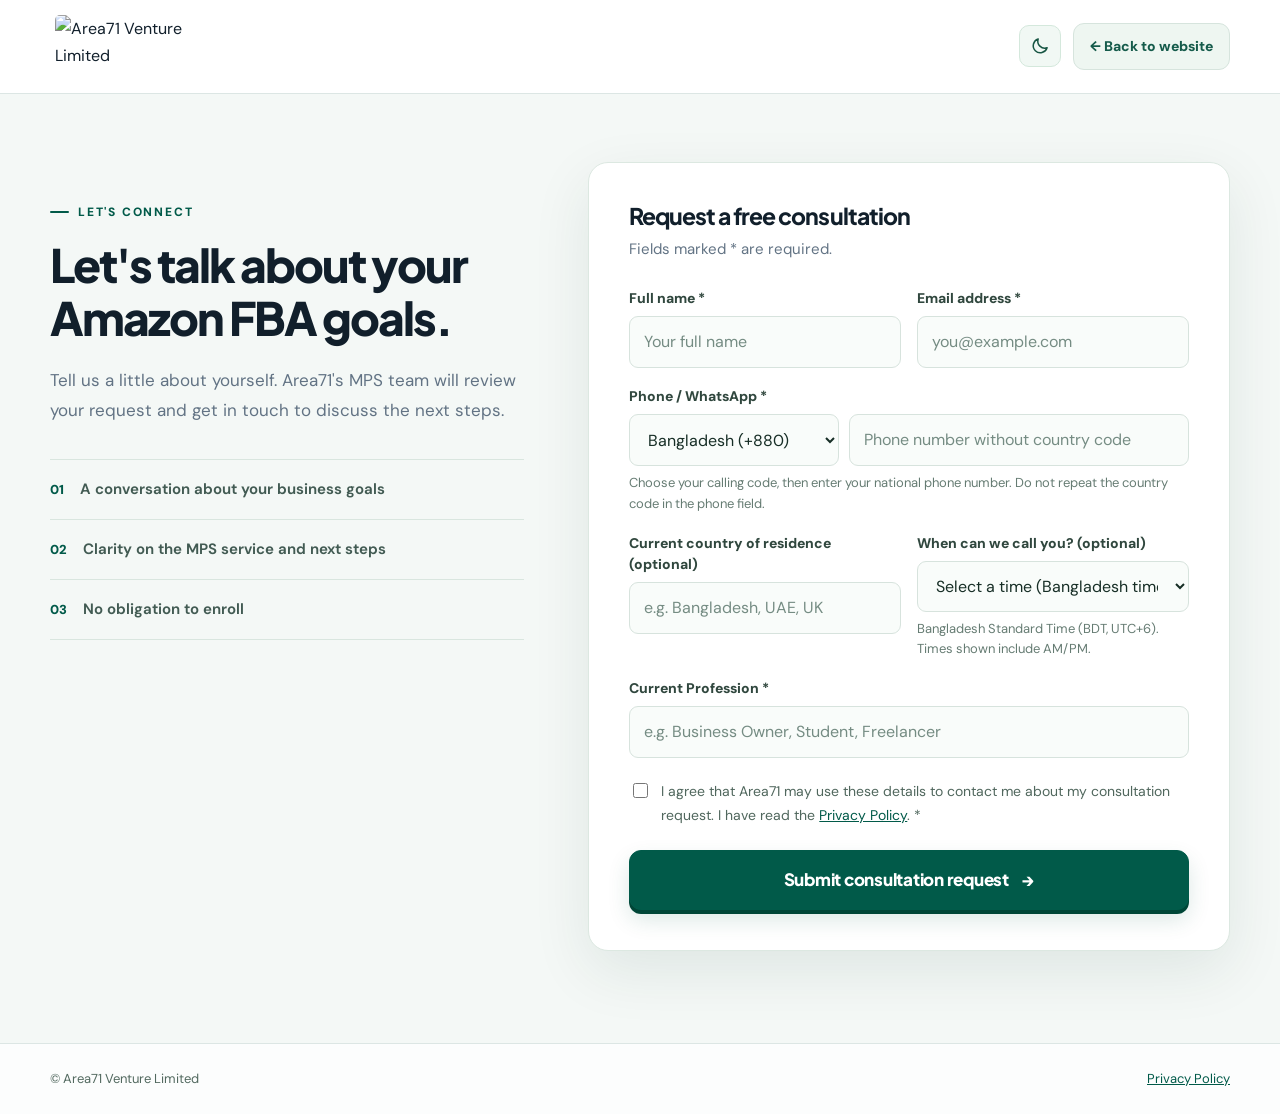
==== commit 904a1752: "Align optional residence and callback form labels" ====
--- a/consultation/index.html
+++ b/consultation/index.html
@@ -209,13 +209,13 @@
             <p class="a71-lead-hint">Choose your calling code, then enter your national phone number. Do not repeat the country code in the phone field.</p>
           </div>
           <div class="a71-lead-field">
-            <label for="a71-lead-residence">Current country of residence <span class="a71-lead-optional">(optional)</span></label>
+            <label for="a71-lead-residence">Current country of residence<span class="a71-funnel-visually-hidden"> (optional)</span></label>
             <input id="a71-lead-residence" name="residenceCountry"
                    type="text" autocomplete="country-name" maxlength="80"
                    placeholder="e.g. Bangladesh, UAE, UK">
           </div>
           <div class="a71-lead-field">
-            <label for="a71-lead-call-time">When can we call you? <span class="a71-lead-optional">(optional)</span></label>
+            <label for="a71-lead-call-time">When can we call you?<span class="a71-funnel-visually-hidden"> (optional)</span></label>
             <select id="a71-lead-call-time" name="preferredCallTime">
               <option value="">Select a time (Bangladesh time)</option>
               <option value="12:00 AM">12:00 AM</option>
--- a/consultation/funnel.css
+++ b/consultation/funnel.css
@@ -0,0 +1,120 @@
+/* Area71 standalone consultation and thank-you pages.
+   Scoped to avoid changing the main landing page. */
+.a71-funnel-page { min-height:100vh; background:#f4f8f6; color:#111f2b; }
+.a71-funnel-header { background:#fff; border-bottom:1px solid #dce6e4; }
+.a71-funnel-header-inner {
+  display:flex; align-items:center; justify-content:space-between;
+  min-height:84px; gap:16px; padding-block:10px;
+}
+.a71-funnel-brand { display:inline-flex; align-items:center; flex:0 1 178px; }
+.a71-funnel-brand img {
+  display:block; width:164px; height:auto; max-width:100%;
+  background:#fff; padding:5px; border-radius:10px; object-fit:contain;
+}
+.a71-funnel-header-actions { display:flex; align-items:center; gap:12px; }
+.a71-funnel-back {
+  display:inline-flex; align-items:center; min-height:46px; padding:11px 16px;
+  border:1px solid #d6e4dd; border-radius:11px; color:#155b4b;
+  background:#eef6f1; font-weight:800; font-size:14px; white-space:nowrap;
+}
+.a71-funnel-back:hover { background:#e1f0e7; border-color:#b9d7ca; }
+.a71-funnel-page .a71-lead-section {
+  background:transparent; border:0; padding:68px 0 92px;
+}
+.a71-funnel-page .a71-lead-layout {
+  grid-template-columns:minmax(0,.85fr) minmax(0,1.15fr);
+  gap:clamp(34px,5vw,80px);
+}
+.a71-funnel-page .a71-lead-copy { padding-top:32px; }
+.a71-funnel-page .a71-lead-card {
+  box-shadow:0 20px 60px rgba(16,60,48,.09);
+}
+.a71-funnel-footer {
+  border-top:1px solid #dce6e4; background:rgba(255,255,255,.75);
+}
+.a71-funnel-footer-inner {
+  display:flex; align-items:center; justify-content:space-between; flex-wrap:wrap;
+  gap:12px; padding-block:24px; font-size:13px; color:#52695f;
+}
+.a71-funnel-footer a { color:#015a49; text-decoration:underline; }
+.a71-funnel-noscript {
+  margin:16px auto 0; width:min(100% - 52px,1180px);
+  padding:12px 16px; background:#fff4d9; color:#633f10; border-radius:9px;
+}
+/* Branded thank-you screen */
+.a71-thanks-main {
+  min-height:calc(100vh - 175px); display:grid; place-items:center;
+  padding:70px 20px 90px;
+}
+.a71-thanks-card {
+  width:min(100%,650px); padding:clamp(32px,6vw,64px);
+  background:#fff; border:1px solid #dbe8e1; border-radius:24px;
+  box-shadow:0 24px 70px rgba(16,60,48,.1); text-align:center;
+}
+.a71-thanks-icon {
+  display:grid; place-items:center; width:76px; height:76px; margin:0 auto 24px;
+  border-radius:50%; background:#e8f6eb; color:#08765c;
+  font-size:41px; font-weight:850;
+}
+.a71-funnel-kicker {
+  display:block; color:#08765c; font-size:12px; font-weight:850;
+  letter-spacing:.13em; margin-bottom:18px;
+}
+.a71-thanks-card h1 {
+  font-size:clamp(38px,5vw,58px); margin-bottom:12px;
+}
+.a71-thanks-card h2 {
+  font-size:clamp(20px,3vw,26px); line-height:1.4; margin-bottom:17px;
+}
+.a71-thanks-card p {
+  max-width:490px; margin:0 auto 12px; font-size:16px; line-height:1.75;
+}
+.a71-thanks-note { font-size:14px !important; }
+.a71-thanks-home { margin-top:23px; }
+/* Existing navy-charcoal dark mode */
+:root[data-theme="dark"] .a71-funnel-page {
+  background:#111f2b; color:#eef4f8;
+}
+:root[data-theme="dark"] .a71-funnel-header {
+  background:#152635; border-color:#354c5e;
+}
+:root[data-theme="dark"] .a71-funnel-page .a71-lead-section {
+  background:transparent; border:0;
+}
+:root[data-theme="dark"] .a71-funnel-back {
+  background:#243b4b; border-color:#4c697b; color:#e9f3f8;
+}
+:root[data-theme="dark"] .a71-funnel-back:hover { background:#304d60; }
+:root[data-theme="dark"] .a71-funnel-footer {
+  background:#152635; border-color:#354c5e;
+}
+:root[data-theme="dark"] .a71-funnel-footer-inner { color:#bccdd8; }
+:root[data-theme="dark"] .a71-funnel-footer a { color:#c4e1dd; }
+:root[data-theme="dark"] .a71-thanks-card {
+  background:#1e3141; border-color:#354c5e;
+  box-shadow:0 22px 60px rgba(0,0,0,.2);
+}
+:root[data-theme="dark"] .a71-thanks-icon {
+  background:#254b42; color:#cbe86c;
+}
+:root[data-theme="dark"] .a71-funnel-kicker { color:#cbe86c; }
+:root[data-theme="dark"] .a71-thanks-card p { color:#c1d1dc; }
+@media(max-width:900px) {
+  .a71-funnel-page .a71-lead-layout {
+    grid-template-columns:minmax(0,1fr); max-width:710px;
+  }
+  .a71-funnel-page .a71-lead-copy { padding-top:0; }
+  .a71-funnel-page .a71-lead-section { padding:46px 0 70px; }
+}
+@media(max-width:540px) {
+  .a71-funnel-header-inner { min-height:70px; gap:8px; }
+  .a71-funnel-brand { flex-basis:146px; }
+  .a71-funnel-brand img { width:140px; }
+  .a71-funnel-header-actions { gap:8px; }
+  .a71-funnel-back { font-size:12px; padding:10px; min-height:43px; }
+  .a71-thanks-main { min-height:70vh; padding:38px 16px 56px; }
+  .a71-thanks-card { border-radius:18px; }
+}
+@media(prefers-reduced-motion:reduce) {
+  .a71-funnel-page * { scroll-behavior:auto; }
+}
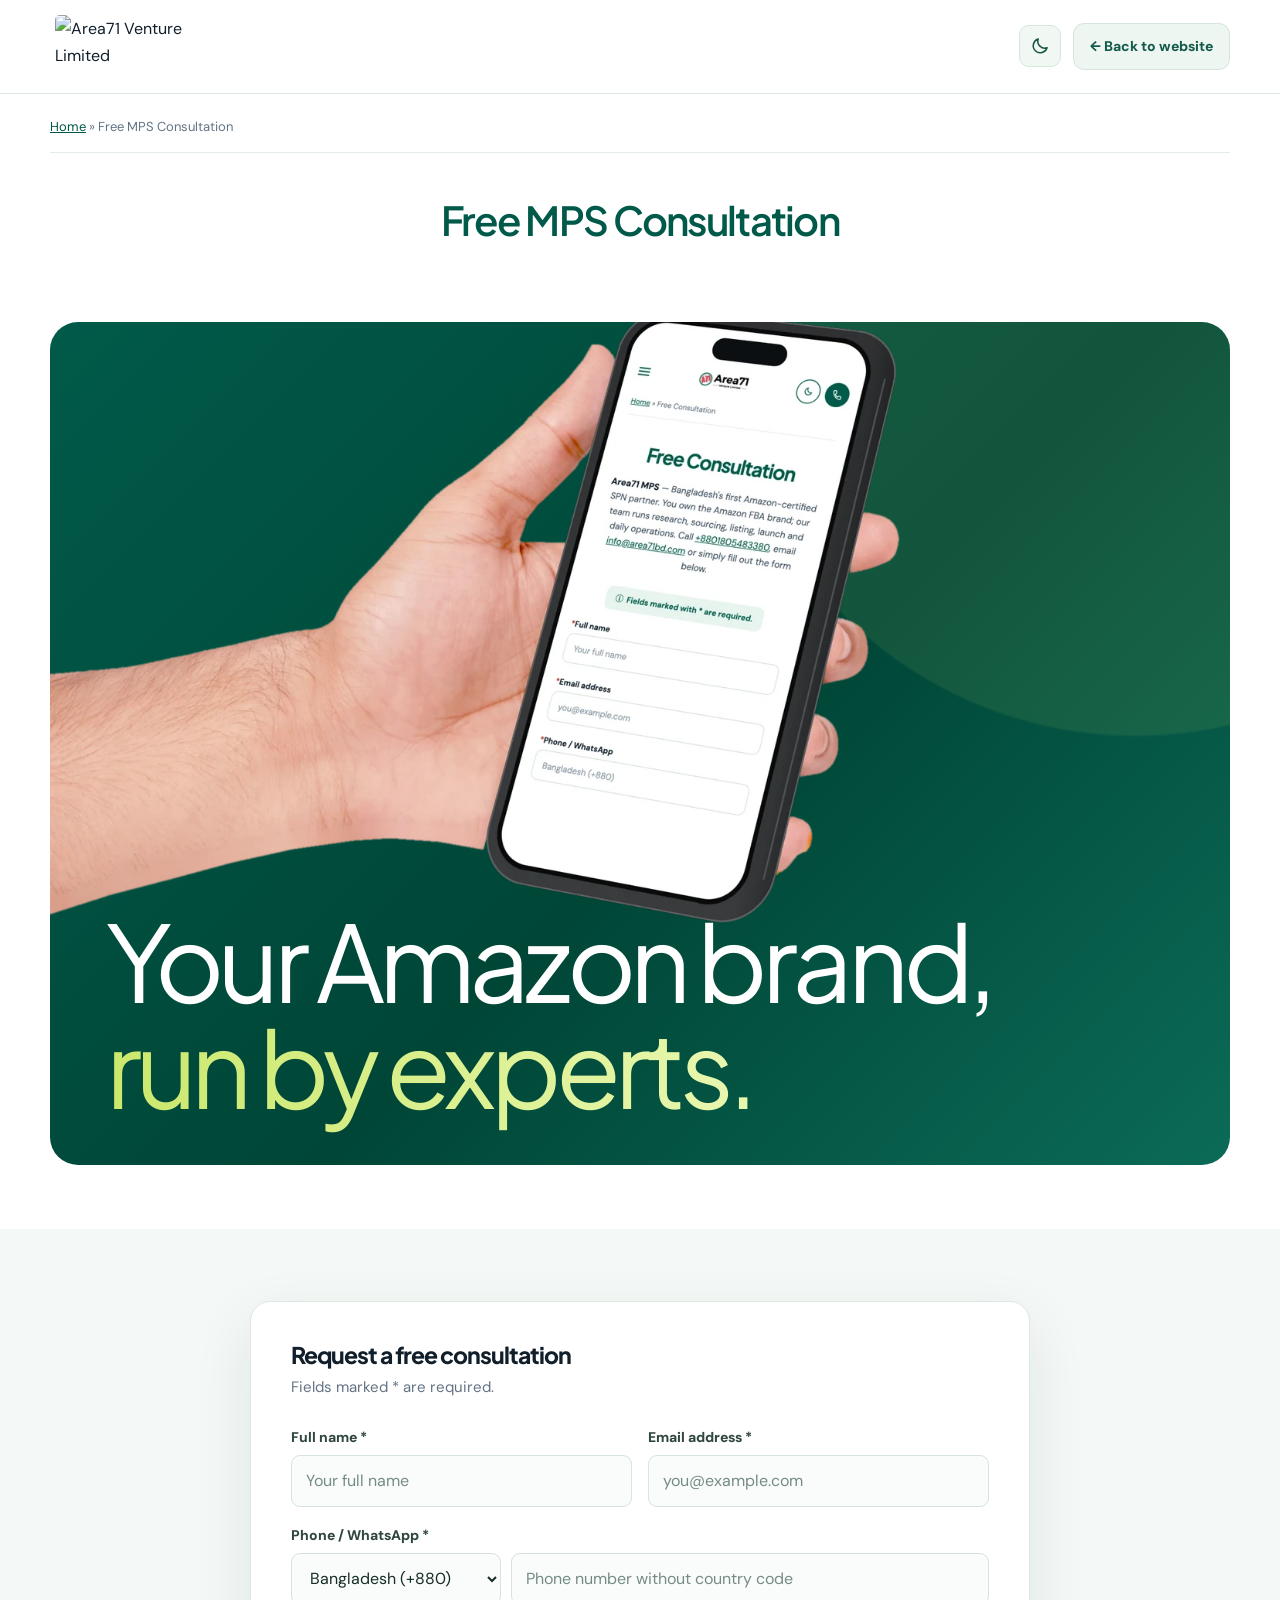
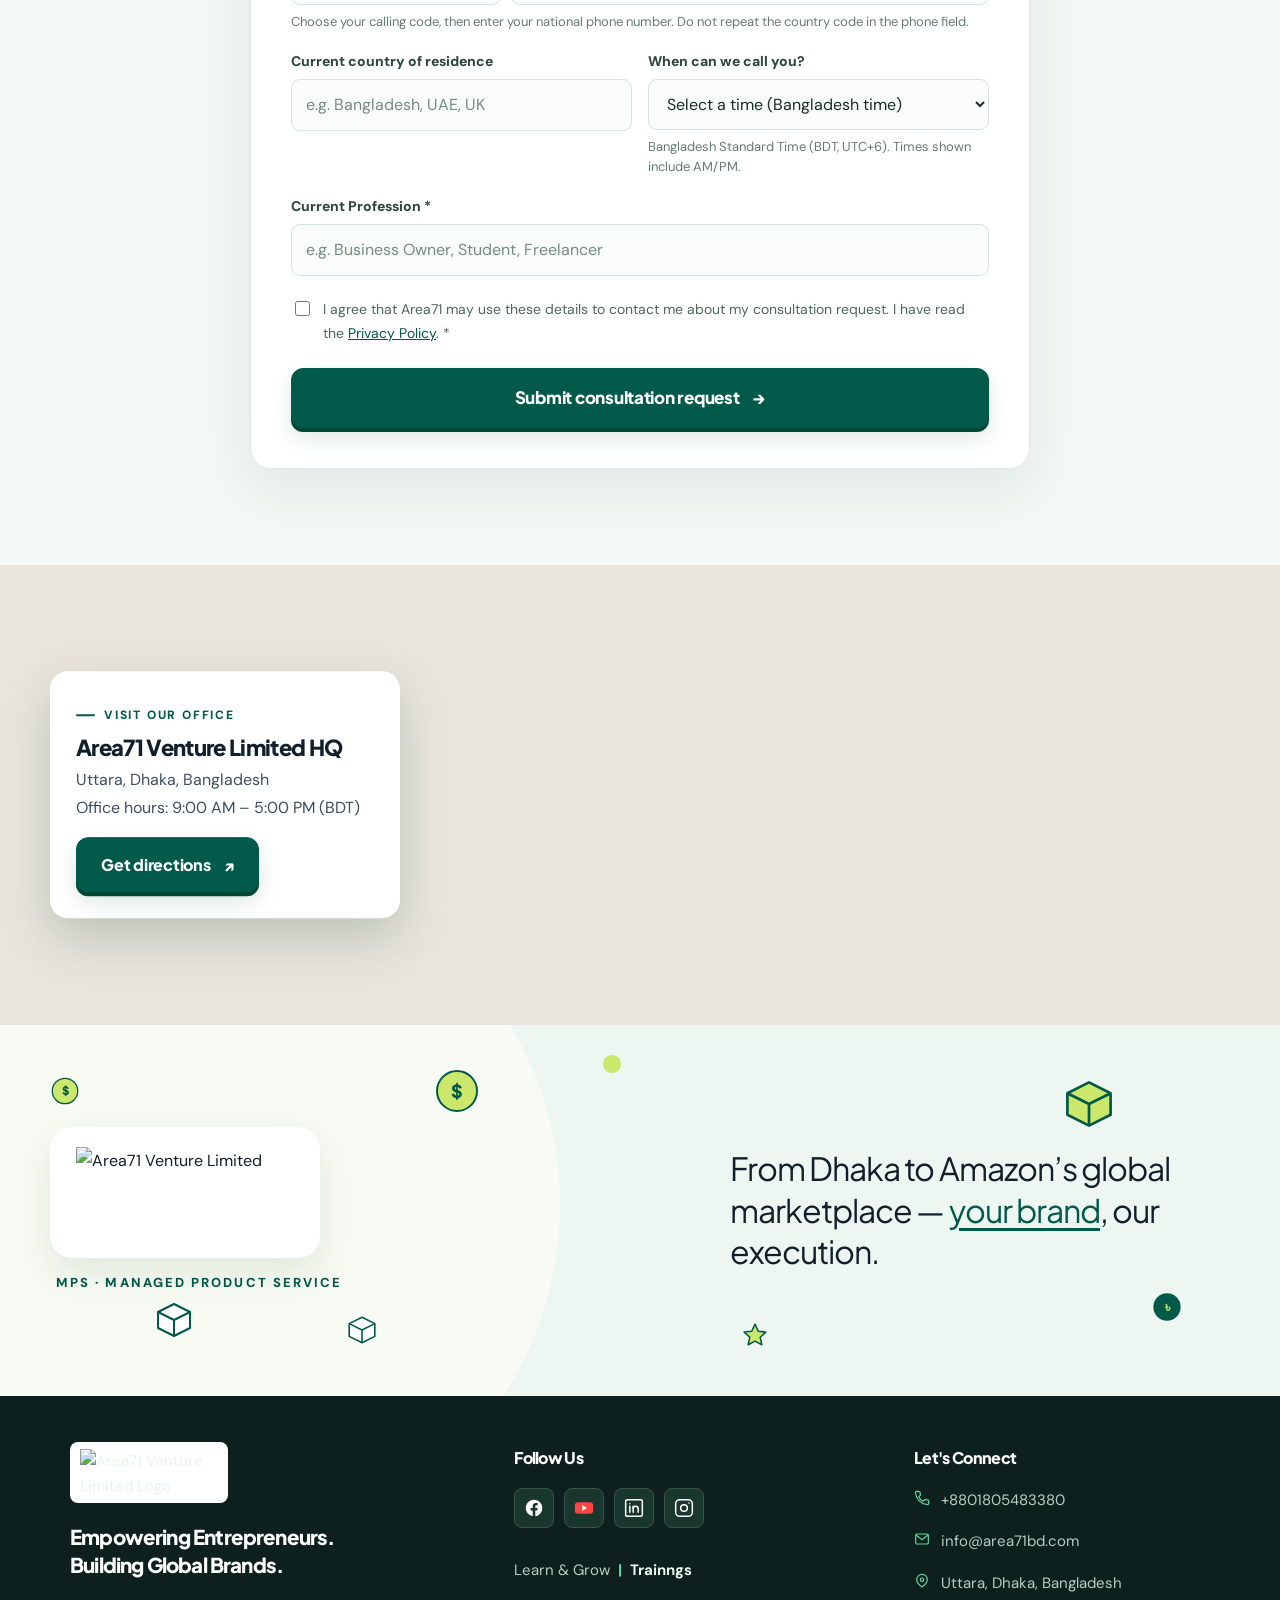
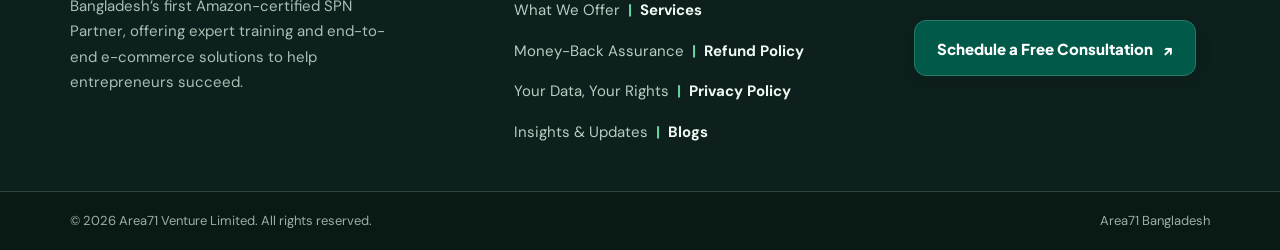
==== commit 43fc3227: "Redesign consultation page: phone hero, office map, animated band and site footer Co-Authored-By: Cl" ====
--- a/consultation/index.html
+++ b/consultation/index.html
@@ -74,20 +74,29 @@
         </svg>
       </button><a href="/" class="a71-funnel-back">← Back to website</a></div></div></header>
 <main id="main"><noscript><p class="a71-funnel-noscript">JavaScript is required to submit this consultation form.</p></noscript>
-<section class="section a71-lead-section" id="mps-consultation"
-         aria-labelledby="mps-consultation-title">
-  <div class="container a71-lead-layout">
-    <div class="a71-lead-copy">
-      <span class="eyebrow">Let's connect</span>
-      <h2 id="mps-consultation-title">Let's talk about your Amazon FBA goals.</h2>
-      <p class="sub">Tell us a little about yourself. Area71's MPS team will review your request and get in touch to discuss the next steps.</p>
-      <div class="a71-lead-benefits" aria-label="What to expect">
-        <p><span aria-hidden="true">01</span> A conversation about your business goals</p>
-        <p><span aria-hidden="true">02</span> Clarity on the MPS service and next steps</p>
-        <p><span aria-hidden="true">03</span> No obligation to enroll</p>
+
+<!-- ========== CONSULTATION HERO (hand + phone) ========== -->
+<section class="a71-cx-hero" aria-labelledby="a71-cx-title">
+  <div class="container">
+    <nav class="a71-cx-crumb" aria-label="Breadcrumb">
+      <a href="/">Home</a> <span aria-hidden="true">»</span>
+      <span aria-current="page">Free MPS Consultation</span>
+    </nav>
+    <h1 id="a71-cx-title" class="a71-cx-title">Free MPS Consultation</h1>
+    <div class="a71-cx-stage">
+      <img class="a71-cx-hand" src="/assets/consultation-hand-phone.webp"
+           width="1100" height="777" fetchpriority="high" decoding="async"
+           alt="A hand holding a phone showing the Area71 MPS free consultation page">
+      <div class="a71-cx-card">
+        <p class="a71-cx-headline">Your Amazon brand,<br><span>run by experts.</span></p>
       </div>
     </div>
-
+  </div>
+</section>
+
+<section class="section a71-lead-section" id="mps-consultation"
+         aria-label="Consultation request form">
+  <div class="container a71-lead-layout">
     <div class="a71-lead-card">
       <div class="a71-lead-card-head">
         <h3>Request a free consultation</h3>
@@ -304,8 +313,323 @@
     </div>
   </div>
 </section>
+
+<!-- ========== OFFICE MAP ========== -->
+<section class="a71-cx-map" aria-labelledby="a71-cx-map-title">
+  <iframe class="a71-cx-map-frame"
+          title="Map showing Area71 Venture Limited headquarters in Uttara, Dhaka"
+          src="https://maps.google.com/maps?q=23.8808738,90.391577&amp;z=16&amp;output=embed"
+          loading="lazy" referrerpolicy="no-referrer-when-downgrade" allowfullscreen></iframe>
+  <div class="container a71-cx-map-inner">
+    <div class="a71-cx-map-card">
+      <span class="eyebrow">Visit our office</span>
+      <h2 id="a71-cx-map-title">Area71 Venture Limited HQ</h2>
+      <p>Uttara, Dhaka, Bangladesh<br>Office hours: 9:00 AM – 5:00 PM (BDT)</p>
+      <a class="btn btn-primary a71-cx-map-btn" href="https://maps.app.goo.gl/P4DSpczD68FDH9weA"
+         target="_blank" rel="noopener noreferrer">Get directions <span aria-hidden="true">↗</span></a>
+    </div>
+  </div>
+</section>
+
+<!-- ========== ANIMATED BRAND BAND ========== -->
+<section class="a71-cx-band" aria-label="Area71 MPS">
+  <div class="a71-cx-band-glow" aria-hidden="true"></div>
+  <div class="a71-cx-floats" aria-hidden="true"><span class="a71-cx-float a71-cx-f1"><svg viewBox="0 0 44 44" aria-hidden="true"><circle cx="22" cy="22" r="20" class="a71-cx-c1"/><text x="22" y="28.5" text-anchor="middle">$</text></svg></span><span class="a71-cx-float a71-cx-f2"><svg viewBox="0 0 40 40" aria-hidden="true"><path d="M20 4 36 12v16L20 36 4 28V12Z" class="a71-cx-box"/><path d="M4 12l16 8 16-8M20 20v16" class="a71-cx-boxline"/></svg></span><span class="a71-cx-float a71-cx-f3"><svg viewBox="0 0 40 40" aria-hidden="true"><path d="M20 4 36 12v16L20 36 4 28V12Z" class="a71-cx-box a71-cx-box-lime"/><path d="M4 12l16 8 16-8M20 20v16" class="a71-cx-boxline"/></svg></span><span class="a71-cx-float a71-cx-f4"><svg viewBox="0 0 44 44" aria-hidden="true"><circle cx="22" cy="22" r="20" class="a71-cx-c2"/><text x="22" y="29.5" text-anchor="middle">৳</text></svg></span><span class="a71-cx-float a71-cx-f5"><svg viewBox="0 0 24 24" aria-hidden="true"><path d="m12 2 3 6.5 7 .8-5.2 4.8 1.5 7L12 17.6 5.7 21l1.5-7L2 9.3l7-.8Z" class="a71-cx-star"/></svg></span><span class="a71-cx-float a71-cx-f6"><svg viewBox="0 0 44 44" aria-hidden="true"><circle cx="22" cy="22" r="20" class="a71-cx-dot"/></svg></span><span class="a71-cx-float a71-cx-f7"><svg viewBox="0 0 44 44" aria-hidden="true"><circle cx="22" cy="22" r="20" class="a71-cx-c1"/><text x="22" y="28.5" text-anchor="middle">$</text></svg></span><span class="a71-cx-float a71-cx-f8"><svg viewBox="0 0 40 40" aria-hidden="true"><path d="M20 4 36 12v16L20 36 4 28V12Z" class="a71-cx-box"/><path d="M4 12l16 8 16-8M20 20v16" class="a71-cx-boxline"/></svg></span></div>
+  <div class="container a71-cx-band-inner">
+    <div class="a71-cx-band-brand">
+      <span class="a71-cx-band-logo"><img src="https://area71bd.com/wp-content/uploads/2025/12/logo-square-15.png.webp"
+           alt="Area71 Venture Limited" width="240" height="100" loading="lazy"></span>
+      <span class="a71-cx-band-tag">MPS · Managed Product Service</span>
+    </div>
+    <p class="a71-cx-band-line">From Dhaka to Amazon’s global marketplace — <a href="/">your brand</a>, our execution.</p>
+  </div>
+</section>
 </main>
-<footer class="a71-funnel-footer"><div class="container a71-funnel-footer-inner"><span>© Area71 Venture Limited</span><a href="https://area71academy.com/privacy-policy/" target="_blank" rel="noopener noreferrer">Privacy Policy</a></div></footer>
+
+<!-- ========== AREA71 FOOTER START ========== -->
+
+<footer class="a71-footer" id="area71-footer">
+
+  <div class="a71-footer-container">
+
+    <div class="a71-footer-grid">
+
+      <!-- COLUMN 1: BRAND INFORMATION -->
+      <div class="a71-footer-brand">
+
+        <a
+          href="https://area71bd.com/"
+          class="a71-footer-logo"
+          aria-label="Visit Area71 website"
+        >
+          <img
+            src="https://area71bd.com/wp-content/uploads/2025/12/logo-square-15.png.webp"
+            alt="Area71 Venture Limited Logo"
+            loading="lazy"
+          >
+        </a>
+
+        <h2 class="a71-footer-tagline">
+          Empowering Entrepreneurs.<br>
+          Building Global Brands.
+        </h2>
+
+        <p class="a71-footer-description">
+          Bangladesh’s first Amazon-certified SPN Partner,
+          offering expert training and end-to-end e-commerce
+          solutions to help entrepreneurs succeed.
+        </p>
+
+      </div>
+
+
+      <!-- COLUMN 2: SOCIAL MEDIA & LINKS -->
+      <div class="a71-footer-middle">
+
+        <h3 class="a71-footer-heading">Follow Us</h3>
+
+        <div class="a71-footer-socials">
+
+          <!-- Facebook -->
+          <a
+            href="https://www.facebook.com/area71bdacademy"
+            target="_blank"
+            rel="noopener noreferrer"
+            class="a71-footer-social-btn"
+            aria-label="Area71 on Facebook"
+          >
+            <svg
+              viewBox="0 0 24 24"
+              fill="currentColor"
+              aria-hidden="true"
+            >
+              <path d="M22 12a10 10 0 1 0-11.56 9.88v-6.99H7.9V12h2.54V9.8c0-2.51 1.5-3.9 3.78-3.9 1.09 0 2.24.19 2.24.19v2.46H15.2c-1.24 0-1.63.77-1.63 1.56V12h2.77l-.44 2.89h-2.33v6.99A10 10 0 0 0 22 12Z"/>
+            </svg>
+          </a>
+
+          <!-- YouTube -->
+          <a
+            href="https://www.youtube.com/@area71bdacademy"
+            target="_blank"
+            rel="noopener noreferrer"
+            class="a71-footer-social-btn"
+            aria-label="Area71 on YouTube"
+          >
+            <svg
+              viewBox="0 0 24 24"
+              aria-hidden="true"
+            >
+              <rect
+                x="1"
+                y="5"
+                width="22"
+                height="14"
+                rx="4"
+                fill="#ff4444"
+              />
+              <path
+                d="m10 8.5 5.5 3.5-5.5 3.5v-7Z"
+                fill="#ffffff"
+              />
+            </svg>
+          </a>
+
+
+<!-- LinkedIn -->
+<a
+  href="https://www.linkedin.com/company/area71-venture-limited/"
+  target="_blank"
+  rel="noopener noreferrer"
+  class="a71-footer-social-btn"
+  aria-label="Area71 on LinkedIn"
+  title="LinkedIn"
+>
+  <svg
+    viewBox="0 0 24 24"
+    fill="none"
+    stroke="currentColor"
+    stroke-width="1.8"
+    stroke-linecap="round"
+    stroke-linejoin="round"
+    aria-hidden="true"
+  >
+    <rect x="2" y="2" width="20" height="20" rx="2"/>
+    <path d="M7 10v7"/>
+    <path d="M7 7h.01"/>
+    <path d="M11 17v-7"/>
+    <path d="M11 13a3 3 0 0 1 6 0v4"/>
+  </svg>
+</a>
+
+<!-- Instagram -->
+<a
+  href="https://www.instagram.com/area71bdacademy/"
+  target="_blank"
+  rel="noopener noreferrer"
+  class="a71-footer-social-btn"
+  aria-label="Area71 on Instagram"
+  title="Instagram"
+>
+  <svg
+    viewBox="0 0 24 24"
+    fill="none"
+    stroke="currentColor"
+    stroke-width="1.8"
+    stroke-linecap="round"
+    stroke-linejoin="round"
+    aria-hidden="true"
+  >
+    <rect x="2" y="2" width="20" height="20" rx="5"/>
+    <circle cx="12" cy="12" r="4"/>
+    <circle cx="18" cy="6" r="1" fill="currentColor" stroke="none"/>
+  </svg>
+</a>
+
+
+        </div>
+
+
+        <!-- WEBSITE LINKS -->
+        <nav
+          class="a71-footer-links"
+          aria-label="Area71 footer navigation"
+        >
+
+          <a href="https://area71academy.com/product-category/training-program/">
+            <span>Learn &amp; Grow</span>
+            <span class="a71-footer-pipe">|</span>
+            <strong>Trainngs</strong>
+          </a>
+
+          <a href="https://area71academy.com/shop/">
+            <span>What We Offer</span>
+            <span class="a71-footer-pipe">|</span>
+            <strong>Services</strong>
+          </a>
+
+          <a href="https://area71academy.com/refund-policy/">
+            <span>Money-Back Assurance</span>
+            <span class="a71-footer-pipe">|</span>
+            <strong>Refund Policy</strong>
+          </a>
+
+          <a href="https://area71academy.com/privacy-policy/">
+            <span>Your Data, Your Rights</span>
+            <span class="a71-footer-pipe">|</span>
+            <strong>Privacy Policy</strong>
+          </a>
+
+          <a href="https://area71academy.com/blog/">
+            <span>Insights &amp; Updates</span>
+            <span class="a71-footer-pipe">|</span>
+            <strong>Blogs</strong>
+          </a>
+
+        </nav>
+
+      </div>
+
+
+      <!-- COLUMN 3: CONTACT INFORMATION -->
+      <div class="a71-footer-contact">
+
+        <h3 class="a71-footer-heading">
+          Let's Connect
+        </h3>
+
+        <div class="a71-footer-contact-list">
+
+          <!-- Phone -->
+          <a href="tel:+8809613247171" class="a71-footer-contact-item">
+            <svg
+              viewBox="0 0 24 24"
+              fill="none"
+              stroke="currentColor"
+              stroke-width="1.8"
+              stroke-linecap="round"
+              stroke-linejoin="round"
+              aria-hidden="true"
+            >
+              <path d="M22 16.92v3a2 2 0 0 1-2.18 2A19.8 19.8 0 0 1 2.1 4.18 2 2 0 0 1 4.08 2h3a2 2 0 0 1 2 1.72l.5 3a2 2 0 0 1-.57 1.73L7.1 10.37a16 16 0 0 0 6.53 6.53l1.92-1.92a2 2 0 0 1 1.73-.57l3 .5A2 2 0 0 1 22 16.92Z"/>
+            </svg>
+            <span>+8801805483380</span>
+          </a>
+
+          <!-- Email -->
+          <a
+            href="mailto:info@area71bd.com"
+            class="a71-footer-contact-item"
+          >
+            <svg
+              viewBox="0 0 24 24"
+              fill="none"
+              stroke="currentColor"
+              stroke-width="1.8"
+              stroke-linecap="round"
+              stroke-linejoin="round"
+              aria-hidden="true"
+            >
+              <rect x="2.5" y="4.5" width="19" height="15" rx="2"/>
+              <path d="m3 6 9 7 9-7"/>
+            </svg>
+            <span>info@area71bd.com</span>
+          </a>
+
+          <!-- Address -->
+          <div class="a71-footer-contact-item">
+            <svg
+              viewBox="0 0 24 24"
+              fill="none"
+              stroke="currentColor"
+              stroke-width="1.8"
+              stroke-linecap="round"
+              stroke-linejoin="round"
+              aria-hidden="true"
+            >
+              <path d="M20 10c0 5-8 11-8 11S4 15 4 10a8 8 0 1 1 16 0Z"/>
+              <circle cx="12" cy="10" r="2.5"/>
+            </svg>
+            <span>Uttara, Dhaka, Bangladesh</span>
+          </div>
+
+        </div>
+
+        <!-- CONSULTATION BUTTON -->
+        <a
+          href="#mps-consultation"
+          class="a71-footer-consultation"
+        >
+          <span>Schedule a Free Consultation</span>
+          <span aria-hidden="true">↗</span>
+        </a>
+
+      </div>
+
+    </div>
+
+  </div>
+
+
+  <!-- COPYRIGHT BAR -->
+  <div class="a71-footer-bottom">
+
+    <div class="a71-footer-bottom-inner">
+
+      <span>
+        © <span id="a71-footer-year">2026</span>
+        Area71 Venture Limited. All rights reserved.
+      </span>
+
+      <span>Area71 Bangladesh</span>
+
+    </div>
+
+  </div>
+
+</footer>
+
+<!-- ========== AREA71 FOOTER END ========== -->
+
 <script src="/consultation/theme.js" defer></script>
 <script src="/consultation/form.js" defer></script>
 </body></html>
--- a/consultation/funnel.css
+++ b/consultation/funnel.css
@@ -118,3 +118,210 @@
 @media(prefers-reduced-motion:reduce) {
   .a71-funnel-page * { scroll-behavior:auto; }
 }
+
+/* Align both optional fields on a single label line, with their inputs level.
+   The optional annotation remains available to screen readers. */
+.a71-funnel-visually-hidden {
+  position:absolute !important; width:1px !important; height:1px !important;
+  padding:0 !important; margin:-1px !important; overflow:hidden !important;
+  clip:rect(0,0,0,0) !important; white-space:nowrap !important;
+  border:0 !important;
+}
+.a71-funnel-consultation label[for="a71-lead-residence"],
+.a71-funnel-consultation label[for="a71-lead-call-time"] {
+  white-space:nowrap;
+}
+/* Keep form labels readable rather than squeezing at tablet/mobile widths. */
+@media (max-width:700px) {
+  .a71-funnel-consultation .a71-lead-fields {
+    grid-template-columns:minmax(0,1fr);
+  }
+}
+
+/* ==========================================================
+   Consultation page: hero, centred form, map, animated band
+   ========================================================== */
+.a71-funnel-consultation .a71-lead-layout {
+  grid-template-columns:minmax(0,1fr); max-width:780px;
+}
+.a71-funnel-consultation .a71-lead-section { padding:72px 0 96px; }
+
+/* Hero: hand + phone over the brand card */
+.a71-cx-hero { background:#fff; padding:22px 0 64px; }
+.a71-cx-crumb {
+  font-size:13px; color:#627384; padding-bottom:14px;
+  border-bottom:1px solid #e3ece8;
+}
+.a71-cx-crumb a { color:#015a49; text-decoration:underline; }
+.a71-cx-title {
+  text-align:center; color:#015a49; font-weight:600;
+  font-size:clamp(27px,3.4vw,40px); margin:clamp(24px,4vw,44px) 0 clamp(16px,3vw,36px);
+}
+/* Percent paddings resolve against width, so the card, photo and headline
+   keep the same proportions at every screen size. */
+.a71-cx-stage { position:relative; --hand:72%; --card-top:6.7%; --head-gap:49.5%; }
+.a71-cx-hand {
+  position:absolute; left:0; top:0; z-index:1;
+  width:var(--hand); height:auto; display:block; pointer-events:none;
+}
+.a71-cx-card {
+  margin-top:var(--card-top);
+  padding:var(--head-gap) clamp(18px,4.7vw,56px) clamp(18px,3.9vw,46px);
+  border-radius:clamp(20px,2.4vw,28px);
+  background:
+    radial-gradient(circle at 92% 0%, rgba(203,232,108,.09) 0 30%, transparent 30.2%),
+    linear-gradient(135deg,#015a49 0%,#004637 55%,#0b6b56 100%);
+}
+.a71-cx-headline {
+  position:relative; z-index:2; margin:0; color:#fff;
+  font-family:'Plus Jakarta Sans','DM Sans',sans-serif; font-weight:400;
+  font-size:clamp(38px,8.6vw,106px); line-height:1; letter-spacing:-.055em;
+}
+.a71-cx-headline span {
+  background:linear-gradient(90deg,#cbe86c,#e9f7b0);
+  -webkit-background-clip:text; background-clip:text; color:transparent;
+}
+
+/* Map */
+.a71-cx-map { position:relative; height:460px; background:#e9e5dc; overflow:hidden; }
+.a71-cx-map-frame {
+  position:absolute; inset:0; width:100%; height:100%; border:0;
+  filter:saturate(.7);
+}
+.a71-cx-map-inner { position:relative; height:100%; pointer-events:none; }
+.a71-cx-map-card {
+  position:absolute; left:0; top:50%; transform:translateY(-50%);
+  width:min(350px,100%); box-sizing:border-box; padding:26px;
+  background:#fff; border-radius:18px; pointer-events:auto;
+  box-shadow:0 20px 50px rgba(16,60,48,.2);
+}
+.a71-cx-map-card h2 { font-size:22px; margin:10px 0 6px; letter-spacing:-.03em; }
+.a71-cx-map-card p { margin:0 0 16px; color:#3d5060; }
+.a71-cx-map-btn { min-height:44px; }
+
+/* Animated brand band */
+.a71-cx-band {
+  position:relative; overflow:hidden; background:#eef6f1;
+  padding:clamp(64px,8vw,110px) 0;
+}
+.a71-cx-band-glow {
+  position:absolute; width:700px; height:700px; border-radius:50%;
+  background:#f8fbf3; left:-140px; top:-170px;
+}
+.a71-cx-floats { position:absolute; inset:0; pointer-events:none; }
+.a71-cx-float {
+  position:absolute; display:block; width:var(--s,40px); height:var(--s,40px);
+  animation:a71-cx-drift var(--d,9s) ease-in-out var(--delay,0s) infinite;
+}
+.a71-cx-float svg { width:100%; height:100%; display:block; overflow:visible; }
+.a71-cx-f1 { --s:44px; left:34%; top:12%; }
+.a71-cx-f2 { --s:40px; left:12%; top:74%; --d:12s; --delay:-3s; }
+.a71-cx-f3 { --s:54px; left:83%; top:14%; --d:7s;  --delay:-5s; }
+.a71-cx-f4 { --s:30px; left:90%; top:72%; --d:10s; --delay:-2s; }
+.a71-cx-f5 { --s:26px; left:58%; top:80%; --d:11s; --delay:-6s; }
+.a71-cx-f6 { --s:20px; left:47%; top:8%;  --d:8s;  --delay:-1s; }
+.a71-cx-f7 { --s:28px; left:4%;  top:14%; --d:13s; --delay:-7s; }
+.a71-cx-f8 { --s:32px; left:27%; top:78%; --d:9.5s; --delay:-4s; }
+.a71-cx-c1 { fill:#cbe86c; stroke:#015a49; stroke-width:2; }
+.a71-cx-c2 { fill:#015a49; }
+.a71-cx-float text {
+  font:800 18px 'Plus Jakarta Sans',sans-serif; fill:#015a49;
+}
+.a71-cx-f4 text { fill:#cbe86c; font-size:20px; }
+.a71-cx-box { fill:#fff; stroke:#015a49; stroke-width:2; stroke-linejoin:round; }
+.a71-cx-box-lime { fill:#cbe86c; }
+.a71-cx-boxline { fill:none; stroke:#015a49; stroke-width:2; stroke-linejoin:round; }
+.a71-cx-star { fill:#cbe86c; stroke:#015a49; stroke-width:1.4; stroke-linejoin:round; }
+.a71-cx-dot { fill:#cbe86c; }
+@keyframes a71-cx-drift {
+  0%,100% { transform:translate(0,0) rotate(0deg); }
+  33%     { transform:translate(10px,-18px) rotate(10deg); }
+  66%     { transform:translate(-8px,-8px) rotate(-6deg); }
+}
+.a71-cx-band-inner {
+  position:relative; display:flex; align-items:center;
+  justify-content:space-between; gap:60px;
+}
+.a71-cx-band-brand { display:flex; flex-direction:column; gap:14px; }
+.a71-cx-band-logo {
+  align-self:flex-start; background:#fff; border-radius:22px; padding:20px 26px;
+  box-shadow:0 16px 40px rgba(16,60,48,.1);
+}
+.a71-cx-band-logo img { display:block; width:clamp(160px,17vw,240px); height:auto; }
+.a71-cx-band-tag {
+  font-size:13px; color:#015a49; font-weight:800; letter-spacing:.16em;
+  text-transform:uppercase; padding-left:6px;
+}
+.a71-cx-band-line {
+  max-width:500px; margin:0; color:#111f2b;
+  font-family:'Plus Jakarta Sans','DM Sans',sans-serif; font-weight:400;
+  font-size:clamp(22px,2.6vw,32px); line-height:1.3; letter-spacing:-.03em;
+}
+.a71-cx-band-line a { color:#015a49; text-decoration:underline; text-underline-offset:5px; }
+
+/* Dark mode */
+:root[data-theme="dark"] .a71-cx-hero { background:#111f2b; }
+:root[data-theme="dark"] .a71-cx-crumb { color:#b5c4d0; border-color:#354c5e; }
+:root[data-theme="dark"] .a71-cx-crumb a { color:#c4e1dd; }
+:root[data-theme="dark"] .a71-cx-title { color:#cbe86c; }
+:root[data-theme="dark"] .a71-cx-card {
+  background:
+    radial-gradient(circle at 92% 0%, rgba(203,232,108,.07) 0 30%, transparent 30.2%),
+    linear-gradient(135deg,#015a49 0%,#003a2e 60%,#0b5f4d 100%);
+  box-shadow:inset 0 0 0 1px #1f5e50;
+}
+:root[data-theme="dark"] .a71-funnel-consultation .a71-lead-section { background:#172938; }
+:root[data-theme="dark"] .a71-cx-map { background:#1b2a35; }
+:root[data-theme="dark"] .a71-cx-map-frame {
+  filter:invert(.9) hue-rotate(180deg) saturate(.45) brightness(.9);
+}
+:root[data-theme="dark"] .a71-cx-map-card {
+  background:#1e3141; box-shadow:0 0 0 1px #354c5e, 0 20px 50px rgba(0,0,0,.35);
+}
+:root[data-theme="dark"] .a71-cx-map-card h2 { color:#eef4f8; }
+:root[data-theme="dark"] .a71-cx-map-card p { color:#c1d1dc; }
+:root[data-theme="dark"] .a71-cx-map-card .eyebrow,
+:root[data-theme="dark"] .a71-cx-band-tag { color:#cbe86c; }
+:root[data-theme="dark"] .a71-cx-band { background:#172938; }
+:root[data-theme="dark"] .a71-cx-band-glow { background:#1e3141; }
+:root[data-theme="dark"] .a71-cx-band-logo { box-shadow:none; }
+:root[data-theme="dark"] .a71-cx-band-line { color:#eef4f8; }
+:root[data-theme="dark"] .a71-cx-band-line a { color:#cbe86c; }
+:root[data-theme="dark"] .a71-cx-box:not(.a71-cx-box-lime) { fill:#243b4b; stroke:#9dc4c9; }
+:root[data-theme="dark"] .a71-cx-f2 .a71-cx-boxline,
+:root[data-theme="dark"] .a71-cx-f8 .a71-cx-boxline { stroke:#9dc4c9; }
+:root[data-theme="dark"] .a71-cx-c2 { fill:#0b765c; }
+
+/* Tablet */
+@media (max-width:900px) {
+  .a71-cx-stage { --hand:82%; --card-top:7.6%; --head-gap:56%; }
+  .a71-cx-map { height:420px; }
+  .a71-cx-band-inner { flex-direction:column; text-align:center; gap:24px; }
+  .a71-cx-band-brand { align-items:center; }
+  .a71-cx-band-logo { align-self:center; }
+  .a71-cx-band-tag { padding-left:0; }
+  .a71-funnel-consultation .a71-lead-section { padding:52px 0 72px; }
+  .a71-cx-f1 { left:18%; top:8%; }
+  .a71-cx-f2 { left:5%;  top:82%; }
+  .a71-cx-f5 { left:91%; top:42%; }
+  .a71-cx-f8 { left:6%;  top:44%; }
+}
+/* Phone */
+@media (max-width:600px) {
+  .a71-cx-hero { padding:14px 0 40px; }
+  .a71-cx-stage { --hand:100%; --card-top:9.3%; --head-gap:68%; }
+  .a71-cx-map { height:auto; overflow:visible; padding-bottom:28px; }
+  .a71-cx-map-frame { position:relative; height:300px; display:block; }
+  .a71-cx-map-inner { height:auto; pointer-events:auto; }
+  .a71-cx-map-card {
+    position:relative; top:auto; transform:none; width:100%;
+    margin-top:-48px; padding:20px;
+  }
+  .a71-cx-map-btn { width:100%; justify-content:center; }
+  .a71-cx-f1 { left:72%; top:4%; } .a71-cx-f3 { left:84%; top:88%; }
+  .a71-cx-f2 { left:4%; top:90%; } .a71-cx-f4 { left:88%; top:30%; } .a71-cx-f5 { left:6%; top:34%; }
+  .a71-cx-f6, .a71-cx-f8 { display:none; }
+}
+@media (prefers-reduced-motion:reduce) {
+  .a71-cx-float { animation:none; }
+}
